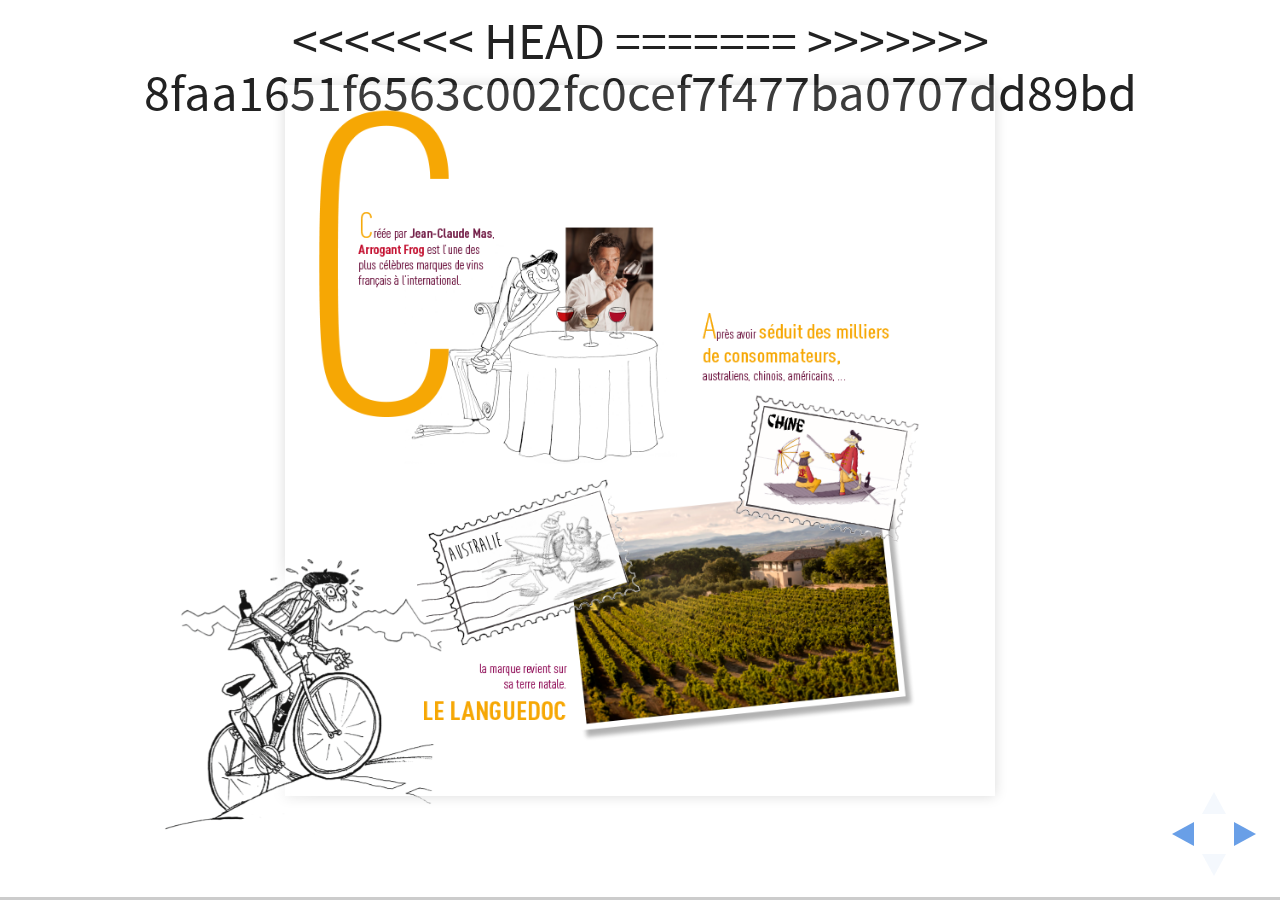
==== frog/index.html @ 2042d11d "Merge branch 'master' of https://github.com/Taenys/frogwine" ====
<!doctype html>
<html>
	<head>
		<meta charset="utf-8">
		<meta name="viewport" content="width=device-width, initial-scale=1.0, maximum-scale=1.0, user-scalable=no">

		<title>Arrogant Frog arrive à CASINO</title>

		<link rel="stylesheet" href="css/reveal.css">
		<link rel="stylesheet" href="css/theme/white.css">

		<link rel="script" href="http://cdnjs.cloudflare.com/ajax/libs/jquery/2.1.3/jquery.min.js">
		<!-- Theme used for syntax highlighting of code -->
		<link rel="stylesheet" href="lib/css/zenburn.css">
		<script
				src="https://code.jquery.com/jquery-3.2.1.js"
				integrity="sha256-DZAnKJ/6XZ9si04Hgrsxu/8s717jcIzLy3oi35EouyE="
				crossorigin="anonymous"></script>
		<!-- Printing and PDF exports -->
		<script>
			var link = document.createElement( 'link' );
			link.rel = 'stylesheet';
			link.type = 'text/css';
			link.href = window.location.search.match( /print-pdf/gi ) ? 'css/print/pdf.css' : 'css/print/paper.css';
			document.getElementsByTagName( 'head' )[0].appendChild( link );
		</script>

	</head>
	<body>

	<nav id=menu>
		<img src="img/Velo.png" alt="frog à vélo">
	</nav>


		<div class="reveal" id="reveal">
			<div class="slides">
				<section><img src="img/New%20txtt-2.png" alt="frog a table"></section>
				<section><img src="img/New%20txtt-3.png" alt="les 3 vins"></section>
				<section><img src="img/New%20txtt-5.png" alt="grenouille oenologue"></section>
				<section><img src="img/New%20txtt-6.png" alt="l'histoire"></section>
<<<<<<< HEAD
				<section data-background="img/New%20txtt-7.png"><a href="http://www.paulmas.com/"><img src="img/frog.png" alt="le domaine paul mas" class="empreintes"></a></section>
=======
				<section data-background="img/New%20txtt-7.png"><a href="about.html"><img src="img/frog.png" alt="l'histoire" class="empreintes"></a></section>
>>>>>>> 8faa1651f6563c002fc0cef7f477ba0707dd89bd
			</div>
		</div>

		<script src="lib/js/head.min.js"></script>
		<script src="js/reveal.js"></script>

		<script>
			// More info about config & dependencies:
			// - https://github.com/hakimel/reveal.js#configuration
			// - https://github.com/hakimel/reveal.js#dependencies
			Reveal.initialize({
				dependencies: [
					{ src: 'plugin/markdown/marked.js' },
					{ src: 'plugin/markdown/markdown.js' },
					{ src: 'plugin/notes/notes.js', async: true },
					{ src: 'plugin/highlight/highlight.js', async: true, callback: function() { hljs.initHighlightingOnLoad(); } }
				]
			});
		</script>
	</body>
</html>
---- frog/css/reveal.css ----
/*********************************************
 * RESET STYLES
 *********************************************/
html, body, .reveal div, .reveal span, .reveal applet, .reveal object, .reveal iframe,
.reveal h1, .reveal h2, .reveal h3, .reveal h4, .reveal h5, .reveal h6, .reveal p, .reveal blockquote, .reveal pre,
.reveal a, .reveal abbr, .reveal acronym, .reveal address, .reveal big, .reveal cite, .reveal code,
.reveal del, .reveal dfn, .reveal em, .reveal img, .reveal ins, .reveal kbd, .reveal q, .reveal s, .reveal samp,
.reveal small, .reveal strike, .reveal strong, .reveal sub, .reveal sup, .reveal tt, .reveal var,
.reveal b, .reveal u, .reveal center,
.reveal dl, .reveal dt, .reveal dd, .reveal ol, .reveal ul, .reveal li,
.reveal fieldset, .reveal form, .reveal label, .reveal legend,
.reveal table, .reveal caption, .reveal tbody, .reveal tfoot, .reveal thead, .reveal tr, .reveal th, .reveal td,
.reveal article, .reveal aside, .reveal canvas, .reveal details, .reveal embed,
.reveal figure, .reveal figcaption, .reveal footer, .reveal header, .reveal hgroup,
.reveal menu, .reveal nav, .reveal output, .reveal ruby, .reveal section, .reveal summary,
.reveal time, .reveal mark, .reveal audio, .reveal video {
  margin: 0;
  padding: 0;
  border: 0;
  font-size: 100%;
  font: inherit;
  vertical-align: baseline; }

.reveal article, .reveal aside, .reveal details, .reveal figcaption, .reveal figure,
.reveal footer, .reveal header, .reveal hgroup, .reveal menu, .reveal nav, .reveal section {
  display: block; }

/*********************************************
 * GLOBAL STYLES
 *********************************************/
@font-face {
  font-family: "DINPro";
  src: url("../fonts/DINPro.otf");
}

html,
body {
  width: 100%;
  height: 100%;
  overflow: hidden; }

body {
  position: relative;
  line-height: 1;
  background-color: #fff;
  color: #000;
  font-family: "DINPro", sans-serif;
}
#header {
  font-family: "DINPro", sans-serif;
}
div#header img {
  height: 30vh;
}
#menu {
  position: fixed;
  left: 10%;
  bottom: 0;
  margin-top: -2.5em;
  padding: 15px;
  z-index: 2;
}
#menu img {
  height:40vh;
}
.empreintes {
  height: 12vh;
  position: fixed;
  top: 450px;
  left: 350px;
  z-index: 3;
}
@media screen and (max-width: 320px)
{
  .empreintes{
    position: inherit;
  }
}{

}
@-webkit-keyframes ani-mouse {
  0% {
    opacity: 1;
    top: 29%;
  }
  15% {
    opacity: 1;
    top: 50%;
  }
  50% {
    opacity: 0;
    top: 50%;
  }
  100% {
    opacity: 0;
    top: 29%;
  }
}
@-moz-keyframes ani-mouse {
  0% {
    opacity: 1;
    top: 29%;
  }
  15% {
    opacity: 1;
    top: 50%;
  }
  50% {
    opacity: 0;
    top: 50%;
  }
  100% {
    opacity: 0;
    top: 29%;
  }
}
@keyframes ani-mouse {
  0% {
    opacity: 1;
    top: 29%;
  }
  15% {
    opacity: 1;
    top: 50%;
  }
  50% {
    opacity: 0;
    top: 50%;
  }
  100% {
    opacity: 0;
    top: 29%;
  }
}
.scroll-btn {
  display: block;
  position: absolute;
  left: 0;
  right: 0;
  text-align: center;
}
.scroll-btn > * {
  display: inline-block;
  line-height: 18px;
  font-size: 13px;
  font-weight: normal;
  color: #7f8c8d;
  color: black;
  font-family: "DINPro", sans-serif;
  letter-spacing: 2px;
}
.scroll-btn > *:hover,
.scroll-btn > *:focus,
.scroll-btn > *.active {
  color: black;
}
.scroll-btn > *:hover,
.scroll-btn > *:focus,
.scroll-btn > *:active,
.scroll-btn > *.active {
  opacity: 0.8;
  filter: alpha(opacity=80);
}
.scroll-btn .mouse {
  position: relative;
  display: block;
  width: 35px;
  height: 55px;
  margin: 0 auto 20px;
  -webkit-box-sizing: border-box;
  -moz-box-sizing: border-box;
  box-sizing: border-box;
  border: 3px solid black;
  border-radius: 23px;
}
.scroll-btn .mouse > * {
  position: absolute;
  display: block;
  top: 29%;
  left: 50%;
  width: 8px;
  height: 8px;
  margin: -4px 0 0 -4px;
  background: black;
  border-radius: 50%;
  -webkit-animation: ani-mouse 2.5s linear infinite;
  -moz-animation: ani-mouse 2.5s linear infinite;
  animation: ani-mouse 2.5s linear infinite;
}

/*********************************************
 * VIEW FRAGMENTS
 *********************************************/
.reveal .slides section .fragment {
  opacity: 0;
  visibility: hidden;
  -webkit-transition: all .2s ease;
          transition: all .2s ease; }
  .reveal .slides section .fragment.visible {
    opacity: 1;
    visibility: inherit; }

.reveal .slides section .fragment.grow {
  opacity: 1;
  visibility: inherit; }
  .reveal .slides section .fragment.grow.visible {
    -webkit-transform: scale(1.3);
            transform: scale(1.3); }

.reveal .slides section .fragment.shrink {
  opacity: 1;
  visibility: inherit; }
  .reveal .slides section .fragment.shrink.visible {
    -webkit-transform: scale(0.7);
            transform: scale(0.7); }

.reveal .slides section .fragment.zoom-in {
  -webkit-transform: scale(0.1);
          transform: scale(0.1); }
  .reveal .slides section .fragment.zoom-in.visible {
    -webkit-transform: none;
            transform: none; }

.reveal .slides section .fragment.fade-out {
  opacity: 1;
  visibility: inherit; }
  .reveal .slides section .fragment.fade-out.visible {
    opacity: 0;
    visibility: hidden; }

.reveal .slides section .fragment.semi-fade-out {
  opacity: 1;
  visibility: inherit; }
  .reveal .slides section .fragment.semi-fade-out.visible {
    opacity: 0.5;
    visibility: inherit; }

.reveal .slides section .fragment.strike {
  opacity: 1;
  visibility: inherit; }
  .reveal .slides section .fragment.strike.visible {
    text-decoration: line-through; }

.reveal .slides section .fragment.fade-up {
  -webkit-transform: translate(0, 20%);
          transform: translate(0, 20%); }
  .reveal .slides section .fragment.fade-up.visible {
    -webkit-transform: translate(0, 0);
            transform: translate(0, 0); }

.reveal .slides section .fragment.fade-down {
  -webkit-transform: translate(0, -20%);
          transform: translate(0, -20%); }
  .reveal .slides section .fragment.fade-down.visible {
    -webkit-transform: translate(0, 0);
            transform: translate(0, 0); }

.reveal .slides section .fragment.fade-right {
  -webkit-transform: translate(-20%, 0);
          transform: translate(-20%, 0); }
  .reveal .slides section .fragment.fade-right.visible {
    -webkit-transform: translate(0, 0);
            transform: translate(0, 0); }

.reveal .slides section .fragment.fade-left {
  -webkit-transform: translate(20%, 0);
          transform: translate(20%, 0); }
  .reveal .slides section .fragment.fade-left.visible {
    -webkit-transform: translate(0, 0);
            transform: translate(0, 0); }

.reveal .slides section .fragment.current-visible {
  opacity: 0;
  visibility: hidden; }
  .reveal .slides section .fragment.current-visible.current-fragment {
    opacity: 1;
    visibility: inherit; }

.reveal .slides section .fragment.highlight-red,
.reveal .slides section .fragment.highlight-current-red,
.reveal .slides section .fragment.highlight-green,
.reveal .slides section .fragment.highlight-current-green,
.reveal .slides section .fragment.highlight-blue,
.reveal .slides section .fragment.highlight-current-blue {
  opacity: 1;
  visibility: inherit; }

.reveal .slides section .fragment.highlight-red.visible {
  color: #ff2c2d; }

.reveal .slides section .fragment.highlight-green.visible {
  color: #17ff2e; }

.reveal .slides section .fragment.highlight-blue.visible {
  color: #1b91ff; }

.reveal .slides section .fragment.highlight-current-red.current-fragment {
  color: #ff2c2d; }

.reveal .slides section .fragment.highlight-current-green.current-fragment {
  color: #17ff2e; }

.reveal .slides section .fragment.highlight-current-blue.current-fragment {
  color: #1b91ff; }

/*********************************************
 * DEFAULT ELEMENT STYLES
 *********************************************/
/* Fixes issue in Chrome where italic fonts did not appear when printing to PDF */
.reveal:after {
  content: '';
  font-style: italic; }

.reveal iframe {
  z-index: 1; }

/** Prevents layering issues in certain browser/transition combinations */
.reveal a {
  position: relative; }

.reveal .stretch {
  max-width: none;
  max-height: none; }

.reveal pre.stretch code {
  height: 100%;
  max-height: 100%;
  box-sizing: border-box; }

/*********************************************
 * CONTROLS
 *********************************************/
.reveal .controls {
  display: none;
  position: fixed;
  width: 110px;
  height: 110px;
  z-index: 30;
  right: 10px;
  bottom: 10px;
  -webkit-user-select: none; }

.reveal .controls button {
  padding: 0;
  position: absolute;
  opacity: 0.05;
  width: 0;
  height: 0;
  background-color: transparent;
  border: 12px solid transparent;
  -webkit-transform: scale(0.9999);
          transform: scale(0.9999);
  -webkit-transition: all 0.2s ease;
          transition: all 0.2s ease;
  -webkit-appearance: none;
  -webkit-tap-highlight-color: transparent; }

.reveal .controls .enabled {
  opacity: 0.7;
  cursor: pointer; }

.reveal .controls .enabled:active {
  margin-top: 1px; }

.reveal .controls .navigate-left {
  top: 42px;
  border-right-width: 22px;
  border-right-color: #000; }

.reveal .controls .navigate-left.fragmented {
  opacity: 0.3; }

.reveal .controls .navigate-right {
  left: 74px;
  top: 42px;
  border-left-width: 22px;
  border-left-color: #000; }

.reveal .controls .navigate-right.fragmented {
  opacity: 0.3; }

.reveal .controls .navigate-up {
  left: 42px;
  border-bottom-width: 22px;
  border-bottom-color: #000; }

.reveal .controls .navigate-up.fragmented {
  opacity: 0.3; }

.reveal .controls .navigate-down {
  left: 42px;
  top: 74px;
  border-top-width: 22px;
  border-top-color: #000; }

.reveal .controls .navigate-down.fragmented {
  opacity: 0.3; }

/*********************************************
 * PROGRESS BAR
 *********************************************/
.reveal .progress {
  position: fixed;
  display: none;
  height: 3px;
  width: 100%;
  bottom: 0;
  left: 0;
  z-index: 10;
  background-color: rgba(0, 0, 0, 0.2); }

.reveal .progress:after {
  content: '';
  display: block;
  position: absolute;
  height: 20px;
  width: 100%;
  top: -20px; }

.reveal .progress span {
  display: block;
  height: 100%;
  width: 0px;
  background-color: #000;
  -webkit-transition: width 800ms cubic-bezier(0.26, 0.86, 0.44, 0.985);
          transition: width 800ms cubic-bezier(0.26, 0.86, 0.44, 0.985); }

/*********************************************
 * SLIDE NUMBER
 *********************************************/
.reveal .slide-number {
  position: fixed;
  display: block;
  right: 8px;
  bottom: 8px;
  z-index: 31;
  font-family: "DINPro", sans-serif;
  font-size: 12px;
  line-height: 1;
  color: #fff;
  background-color: rgba(0, 0, 0, 0.4);
  padding: 5px; }

.reveal .slide-number-delimiter {
  margin: 0 3px; }

/*********************************************
 * SLIDES
 *********************************************/
.reveal {
  position: relative;
  width: 100%;
  height: 100%;
  overflow: hidden;
  -ms-touch-action: none;
      touch-action: none; }

.reveal .slides {
  position: absolute;
  width: 100%;
  height: 100%;
  top: 0;
  right: 0;
  bottom: 0;
  left: 0;
  margin: auto;
  pointer-events: none;
  overflow: visible;
  z-index: 1;
  text-align: center;
  -webkit-perspective: 600px;
          perspective: 600px;
  -webkit-perspective-origin: 50% 40%;
          perspective-origin: 50% 40%; }

.reveal .slides > section {
  -ms-perspective: 600px; }

.reveal .slides > section,
.reveal .slides > section > section {
  display: none;
  position: absolute;
  width: 100%;
  padding: 20px 0px;
  pointer-events: auto;
  z-index: 10;
  -webkit-transform-style: flat;
          transform-style: flat;
  -webkit-transition: -webkit-transform-origin 800ms cubic-bezier(0.26, 0.86, 0.44, 0.985), -webkit-transform 800ms cubic-bezier(0.26, 0.86, 0.44, 0.985), visibility 800ms cubic-bezier(0.26, 0.86, 0.44, 0.985), opacity 800ms cubic-bezier(0.26, 0.86, 0.44, 0.985);
          transition: transform-origin 800ms cubic-bezier(0.26, 0.86, 0.44, 0.985), transform 800ms cubic-bezier(0.26, 0.86, 0.44, 0.985), visibility 800ms cubic-bezier(0.26, 0.86, 0.44, 0.985), opacity 800ms cubic-bezier(0.26, 0.86, 0.44, 0.985); }

/* Global transition speed settings */
.reveal[data-transition-speed="fast"] .slides section {
  -webkit-transition-duration: 400ms;
          transition-duration: 400ms; }

.reveal[data-transition-speed="slow"] .slides section {
  -webkit-transition-duration: 1200ms;
          transition-duration: 1200ms; }

/* Slide-specific transition speed overrides */
.reveal .slides section[data-transition-speed="fast"] {
  -webkit-transition-duration: 400ms;
          transition-duration: 400ms; }

.reveal .slides section[data-transition-speed="slow"] {
  -webkit-transition-duration: 1200ms;
          transition-duration: 1200ms; }

.reveal .slides > section.stack {
  padding-top: 0;
  padding-bottom: 0; }

.reveal .slides > section.present,
.reveal .slides > section > section.present {
  display: block;
  z-index: 11;
  opacity: 1; }

.reveal .slides > section:empty,
.reveal .slides > section > section:empty,
.reveal .slides > section[data-background-interactive],
.reveal .slides > section > section[data-background-interactive] {
  pointer-events: none; }

.reveal.center,
.reveal.center .slides,
.reveal.center .slides section {
  min-height: 0 !important; }

/* Don't allow interaction with invisible slides */
.reveal .slides > section.future,
.reveal .slides > section > section.future,
.reveal .slides > section.past,
.reveal .slides > section > section.past {
  pointer-events: none; }

.reveal.overview .slides > section,
.reveal.overview .slides > section > section {
  pointer-events: auto; }

.reveal .slides > section.past,
.reveal .slides > section.future,
.reveal .slides > section > section.past,
.reveal .slides > section > section.future {
  opacity: 0; }

/*********************************************
 * Mixins for readability of transitions
 *********************************************/
/*********************************************
 * SLIDE TRANSITION
 * Aliased 'linear' for backwards compatibility
 *********************************************/
.reveal.slide section {
  -webkit-backface-visibility: hidden;
          backface-visibility: hidden; }

.reveal .slides > section[data-transition=slide].past,
.reveal .slides > section[data-transition~=slide-out].past,
.reveal.slide .slides > section:not([data-transition]).past {
  -webkit-transform: translate(-150%, 0);
          transform: translate(-150%, 0); }

.reveal .slides > section[data-transition=slide].future,
.reveal .slides > section[data-transition~=slide-in].future,
.reveal.slide .slides > section:not([data-transition]).future {
  -webkit-transform: translate(150%, 0);
          transform: translate(150%, 0); }

.reveal .slides > section > section[data-transition=slide].past,
.reveal .slides > section > section[data-transition~=slide-out].past,
.reveal.slide .slides > section > section:not([data-transition]).past {
  -webkit-transform: translate(0, -150%);
          transform: translate(0, -150%); }

.reveal .slides > section > section[data-transition=slide].future,
.reveal .slides > section > section[data-transition~=slide-in].future,
.reveal.slide .slides > section > section:not([data-transition]).future {
  -webkit-transform: translate(0, 150%);
          transform: translate(0, 150%); }

.reveal.linear section {
  -webkit-backface-visibility: hidden;
          backface-visibility: hidden; }

.reveal .slides > section[data-transition=linear].past,
.reveal .slides > section[data-transition~=linear-out].past,
.reveal.linear .slides > section:not([data-transition]).past {
  -webkit-transform: translate(-150%, 0);
          transform: translate(-150%, 0); }

.reveal .slides > section[data-transition=linear].future,
.reveal .slides > section[data-transition~=linear-in].future,
.reveal.linear .slides > section:not([data-transition]).future {
  -webkit-transform: translate(150%, 0);
          transform: translate(150%, 0); }

.reveal .slides > section > section[data-transition=linear].past,
.reveal .slides > section > section[data-transition~=linear-out].past,
.reveal.linear .slides > section > section:not([data-transition]).past {
  -webkit-transform: translate(0, -150%);
          transform: translate(0, -150%); }

.reveal .slides > section > section[data-transition=linear].future,
.reveal .slides > section > section[data-transition~=linear-in].future,
.reveal.linear .slides > section > section:not([data-transition]).future {
  -webkit-transform: translate(0, 150%);
          transform: translate(0, 150%); }

/*********************************************
 * CONVEX TRANSITION
 * Aliased 'default' for backwards compatibility
 *********************************************/
.reveal .slides section[data-transition=default].stack,
.reveal.default .slides section.stack {
  -webkit-transform-style: preserve-3d;
          transform-style: preserve-3d; }

.reveal .slides > section[data-transition=default].past,
.reveal .slides > section[data-transition~=default-out].past,
.reveal.default .slides > section:not([data-transition]).past {
  -webkit-transform: translate3d(-100%, 0, 0) rotateY(-90deg) translate3d(-100%, 0, 0);
          transform: translate3d(-100%, 0, 0) rotateY(-90deg) translate3d(-100%, 0, 0); }

.reveal .slides > section[data-transition=default].future,
.reveal .slides > section[data-transition~=default-in].future,
.reveal.default .slides > section:not([data-transition]).future {
  -webkit-transform: translate3d(100%, 0, 0) rotateY(90deg) translate3d(100%, 0, 0);
          transform: translate3d(100%, 0, 0) rotateY(90deg) translate3d(100%, 0, 0); }

.reveal .slides > section > section[data-transition=default].past,
.reveal .slides > section > section[data-transition~=default-out].past,
.reveal.default .slides > section > section:not([data-transition]).past {
  -webkit-transform: translate3d(0, -300px, 0) rotateX(70deg) translate3d(0, -300px, 0);
          transform: translate3d(0, -300px, 0) rotateX(70deg) translate3d(0, -300px, 0); }

.reveal .slides > section > section[data-transition=default].future,
.reveal .slides > section > section[data-transition~=default-in].future,
.reveal.default .slides > section > section:not([data-transition]).future {
  -webkit-transform: translate3d(0, 300px, 0) rotateX(-70deg) translate3d(0, 300px, 0);
          transform: translate3d(0, 300px, 0) rotateX(-70deg) translate3d(0, 300px, 0); }

.reveal .slides section[data-transition=convex].stack,
.reveal.convex .slides section.stack {
  -webkit-transform-style: preserve-3d;
          transform-style: preserve-3d; }

.reveal .slides > section[data-transition=convex].past,
.reveal .slides > section[data-transition~=convex-out].past,
.reveal.convex .slides > section:not([data-transition]).past {
  -webkit-transform: translate3d(-100%, 0, 0) rotateY(-90deg) translate3d(-100%, 0, 0);
          transform: translate3d(-100%, 0, 0) rotateY(-90deg) translate3d(-100%, 0, 0); }

.reveal .slides > section[data-transition=convex].future,
.reveal .slides > section[data-transition~=convex-in].future,
.reveal.convex .slides > section:not([data-transition]).future {
  -webkit-transform: translate3d(100%, 0, 0) rotateY(90deg) translate3d(100%, 0, 0);
          transform: translate3d(100%, 0, 0) rotateY(90deg) translate3d(100%, 0, 0); }

.reveal .slides > section > section[data-transition=convex].past,
.reveal .slides > section > section[data-transition~=convex-out].past,
.reveal.convex .slides > section > section:not([data-transition]).past {
  -webkit-transform: translate3d(0, -300px, 0) rotateX(70deg) translate3d(0, -300px, 0);
          transform: translate3d(0, -300px, 0) rotateX(70deg) translate3d(0, -300px, 0); }

.reveal .slides > section > section[data-transition=convex].future,
.reveal .slides > section > section[data-transition~=convex-in].future,
.reveal.convex .slides > section > section:not([data-transition]).future {
  -webkit-transform: translate3d(0, 300px, 0) rotateX(-70deg) translate3d(0, 300px, 0);
          transform: translate3d(0, 300px, 0) rotateX(-70deg) translate3d(0, 300px, 0); }

/*********************************************
 * CONCAVE TRANSITION
 *********************************************/
.reveal .slides section[data-transition=concave].stack,
.reveal.concave .slides section.stack {
  -webkit-transform-style: preserve-3d;
          transform-style: preserve-3d; }

.reveal .slides > section[data-transition=concave].past,
.reveal .slides > section[data-transition~=concave-out].past,
.reveal.concave .slides > section:not([data-transition]).past {
  -webkit-transform: translate3d(-100%, 0, 0) rotateY(90deg) translate3d(-100%, 0, 0);
          transform: translate3d(-100%, 0, 0) rotateY(90deg) translate3d(-100%, 0, 0); }

.reveal .slides > section[data-transition=concave].future,
.reveal .slides > section[data-transition~=concave-in].future,
.reveal.concave .slides > section:not([data-transition]).future {
  -webkit-transform: translate3d(100%, 0, 0) rotateY(-90deg) translate3d(100%, 0, 0);
          transform: translate3d(100%, 0, 0) rotateY(-90deg) translate3d(100%, 0, 0); }

.reveal .slides > section > section[data-transition=concave].past,
.reveal .slides > section > section[data-transition~=concave-out].past,
.reveal.concave .slides > section > section:not([data-transition]).past {
  -webkit-transform: translate3d(0, -80%, 0) rotateX(-70deg) translate3d(0, -80%, 0);
          transform: translate3d(0, -80%, 0) rotateX(-70deg) translate3d(0, -80%, 0); }

.reveal .slides > section > section[data-transition=concave].future,
.reveal .slides > section > section[data-transition~=concave-in].future,
.reveal.concave .slides > section > section:not([data-transition]).future {
  -webkit-transform: translate3d(0, 80%, 0) rotateX(70deg) translate3d(0, 80%, 0);
          transform: translate3d(0, 80%, 0) rotateX(70deg) translate3d(0, 80%, 0); }

/*********************************************
 * ZOOM TRANSITION
 *********************************************/
.reveal .slides section[data-transition=zoom],
.reveal.zoom .slides section:not([data-transition]) {
  -webkit-transition-timing-function: ease;
          transition-timing-function: ease; }

.reveal .slides > section[data-transition=zoom].past,
.reveal .slides > section[data-transition~=zoom-out].past,
.reveal.zoom .slides > section:not([data-transition]).past {
  visibility: hidden;
  -webkit-transform: scale(16);
          transform: scale(16); }

.reveal .slides > section[data-transition=zoom].future,
.reveal .slides > section[data-transition~=zoom-in].future,
.reveal.zoom .slides > section:not([data-transition]).future {
  visibility: hidden;
  -webkit-transform: scale(0.2);
          transform: scale(0.2); }

.reveal .slides > section > section[data-transition=zoom].past,
.reveal .slides > section > section[data-transition~=zoom-out].past,
.reveal.zoom .slides > section > section:not([data-transition]).past {
  -webkit-transform: translate(0, -150%);
          transform: translate(0, -150%); }

.reveal .slides > section > section[data-transition=zoom].future,
.reveal .slides > section > section[data-transition~=zoom-in].future,
.reveal.zoom .slides > section > section:not([data-transition]).future {
  -webkit-transform: translate(0, 150%);
          transform: translate(0, 150%); }

/*********************************************
 * CUBE TRANSITION
 *
 * WARNING:
 * this is deprecated and will be removed in a
 * future version.
 *********************************************/
.reveal.cube .slides {
  -webkit-perspective: 1300px;
          perspective: 1300px; }

.reveal.cube .slides section {
  padding: 30px;
  min-height: 700px;
  -webkit-backface-visibility: hidden;
          backface-visibility: hidden;
  box-sizing: border-box;
  -webkit-transform-style: preserve-3d;
          transform-style: preserve-3d; }

.reveal.center.cube .slides section {
  min-height: 0; }

.reveal.cube .slides section:not(.stack):before {
  content: '';
  position: absolute;
  display: block;
  width: 100%;
  height: 100%;
  left: 0;
  top: 0;
  background: rgba(0, 0, 0, 0.1);
  border-radius: 4px;
  -webkit-transform: translateZ(-20px);
          transform: translateZ(-20px); }

.reveal.cube .slides section:not(.stack):after {
  content: '';
  position: absolute;
  display: block;
  width: 90%;
  height: 30px;
  left: 5%;
  bottom: 0;
  background: none;
  z-index: 1;
  border-radius: 4px;
  box-shadow: 0px 95px 25px rgba(0, 0, 0, 0.2);
  -webkit-transform: translateZ(-90px) rotateX(65deg);
          transform: translateZ(-90px) rotateX(65deg); }

.reveal.cube .slides > section.stack {
  padding: 0;
  background: none; }

.reveal.cube .slides > section.past {
  -webkit-transform-origin: 100% 0%;
          transform-origin: 100% 0%;
  -webkit-transform: translate3d(-100%, 0, 0) rotateY(-90deg);
          transform: translate3d(-100%, 0, 0) rotateY(-90deg); }

.reveal.cube .slides > section.future {
  -webkit-transform-origin: 0% 0%;
          transform-origin: 0% 0%;
  -webkit-transform: translate3d(100%, 0, 0) rotateY(90deg);
          transform: translate3d(100%, 0, 0) rotateY(90deg); }

.reveal.cube .slides > section > section.past {
  -webkit-transform-origin: 0% 100%;
          transform-origin: 0% 100%;
  -webkit-transform: translate3d(0, -100%, 0) rotateX(90deg);
          transform: translate3d(0, -100%, 0) rotateX(90deg); }

.reveal.cube .slides > section > section.future {
  -webkit-transform-origin: 0% 0%;
          transform-origin: 0% 0%;
  -webkit-transform: translate3d(0, 100%, 0) rotateX(-90deg);
          transform: translate3d(0, 100%, 0) rotateX(-90deg); }

/*********************************************
 * PAGE TRANSITION
 *
 * WARNING:
 * this is deprecated and will be removed in a
 * future version.
 *********************************************/
.reveal.page .slides {
  -webkit-perspective-origin: 0% 50%;
          perspective-origin: 0% 50%;
  -webkit-perspective: 3000px;
          perspective: 3000px; }

.reveal.page .slides section {
  padding: 30px;
  min-height: 700px;
  box-sizing: border-box;
  -webkit-transform-style: preserve-3d;
          transform-style: preserve-3d; }

.reveal.page .slides section.past {
  z-index: 12; }

.reveal.page .slides section:not(.stack):before {
  content: '';
  position: absolute;
  display: block;
  width: 100%;
  height: 100%;
  left: 0;
  top: 0;
  background: rgba(0, 0, 0, 0.1);
  -webkit-transform: translateZ(-20px);
          transform: translateZ(-20px); }

.reveal.page .slides section:not(.stack):after {
  content: '';
  position: absolute;
  display: block;
  width: 90%;
  height: 30px;
  left: 5%;
  bottom: 0;
  background: none;
  z-index: 1;
  border-radius: 4px;
  box-shadow: 0px 95px 25px rgba(0, 0, 0, 0.2);
  -webkit-transform: translateZ(-90px) rotateX(65deg); }

.reveal.page .slides > section.stack {
  padding: 0;
  background: none; }

.reveal.page .slides > section.past {
  -webkit-transform-origin: 0% 0%;
          transform-origin: 0% 0%;
  -webkit-transform: translate3d(-40%, 0, 0) rotateY(-80deg);
          transform: translate3d(-40%, 0, 0) rotateY(-80deg); }

.reveal.page .slides > section.future {
  -webkit-transform-origin: 100% 0%;
          transform-origin: 100% 0%;
  -webkit-transform: translate3d(0, 0, 0);
          transform: translate3d(0, 0, 0); }

.reveal.page .slides > section > section.past {
  -webkit-transform-origin: 0% 0%;
          transform-origin: 0% 0%;
  -webkit-transform: translate3d(0, -40%, 0) rotateX(80deg);
          transform: translate3d(0, -40%, 0) rotateX(80deg); }

.reveal.page .slides > section > section.future {
  -webkit-transform-origin: 0% 100%;
          transform-origin: 0% 100%;
  -webkit-transform: translate3d(0, 0, 0);
          transform: translate3d(0, 0, 0); }

/*********************************************
 * FADE TRANSITION
 *********************************************/
.reveal .slides section[data-transition=fade],
.reveal.fade .slides section:not([data-transition]),
.reveal.fade .slides > section > section:not([data-transition]) {
  -webkit-transform: none;
          transform: none;
  -webkit-transition: opacity 0.5s;
          transition: opacity 0.5s; }

.reveal.fade.overview .slides section,
.reveal.fade.overview .slides > section > section {
  -webkit-transition: none;
          transition: none; }

/*********************************************
 * NO TRANSITION
 *********************************************/
.reveal .slides section[data-transition=none],
.reveal.none .slides section:not([data-transition]) {
  -webkit-transform: none;
          transform: none;
  -webkit-transition: none;
          transition: none; }

/*********************************************
 * PAUSED MODE
 *********************************************/
.reveal .pause-overlay {
  position: absolute;
  top: 0;
  left: 0;
  width: 100%;
  height: 100%;
  background: black;
  visibility: hidden;
  opacity: 0;
  z-index: 100;
  -webkit-transition: all 1s ease;
          transition: all 1s ease; }

.reveal.paused .pause-overlay {
  visibility: visible;
  opacity: 1; }

/*********************************************
 * FALLBACK
 *********************************************/
.no-transforms {
  overflow-y: auto; }

.no-transforms .reveal .slides {
  position: relative;
  width: 80%;
  height: auto !important;
  top: 0;
  left: 50%;
  margin: 0;
  text-align: center; }

.no-transforms .reveal .controls,
.no-transforms .reveal .progress {
  display: none !important; }

.no-transforms .reveal .slides section {
  display: block !important;
  opacity: 1 !important;
  position: relative !important;
  height: auto;
  min-height: 0;
  top: 0;
  left: -50%;
  margin: 70px 0;
  -webkit-transform: none;
          transform: none; }

.no-transforms .reveal .slides section section {
  left: 0; }

.reveal .no-transition,
.reveal .no-transition * {
  -webkit-transition: none !important;
          transition: none !important; }

/*********************************************
 * PER-SLIDE BACKGROUNDS
 *********************************************/
.reveal .backgrounds {
  position: absolute;
  width: 100%;
  height: 100%;
  top: 0;
  left: 0;
  -webkit-perspective: 600px;
          perspective: 600px; }

.reveal .slide-background {
  display: none;
  position: absolute;
  width: 100%;
  height: 100%;
  opacity: 0;
  visibility: hidden;
  overflow: hidden;
  background-color: transparent;
  background-position: 50% 50%;
  background-repeat: no-repeat;
  background-size: cover;
  -webkit-transition: all 800ms cubic-bezier(0.26, 0.86, 0.44, 0.985);
          transition: all 800ms cubic-bezier(0.26, 0.86, 0.44, 0.985); }

.reveal .slide-background.stack {
  display: block; }

.reveal .slide-background.present {
  opacity: 1;
  visibility: visible;
  z-index: 2; }

.print-pdf .reveal .slide-background {
  opacity: 1 !important;
  visibility: visible !important; }

/* Video backgrounds */
.reveal .slide-background video {
  position: absolute;
  width: 100%;
  height: 100%;
  max-width: none;
  max-height: none;
  top: 0;
  left: 0;
  -o-object-fit: cover;
     object-fit: cover; }

.reveal .slide-background[data-background-size="contain"] video {
  -o-object-fit: contain;
     object-fit: contain; }

/* Immediate transition style */
.reveal[data-background-transition=none] > .backgrounds .slide-background,
.reveal > .backgrounds .slide-background[data-background-transition=none] {
  -webkit-transition: none;
          transition: none; }

/* Slide */
.reveal[data-background-transition=slide] > .backgrounds .slide-background,
.reveal > .backgrounds .slide-background[data-background-transition=slide] {
  opacity: 1;
  -webkit-backface-visibility: hidden;
          backface-visibility: hidden; }

.reveal[data-background-transition=slide] > .backgrounds .slide-background.past,
.reveal > .backgrounds .slide-background.past[data-background-transition=slide] {
  -webkit-transform: translate(-100%, 0);
          transform: translate(-100%, 0); }

.reveal[data-background-transition=slide] > .backgrounds .slide-background.future,
.reveal > .backgrounds .slide-background.future[data-background-transition=slide] {
  -webkit-transform: translate(100%, 0);
          transform: translate(100%, 0); }

.reveal[data-background-transition=slide] > .backgrounds .slide-background > .slide-background.past,
.reveal > .backgrounds .slide-background > .slide-background.past[data-background-transition=slide] {
  -webkit-transform: translate(0, -100%);
          transform: translate(0, -100%); }

.reveal[data-background-transition=slide] > .backgrounds .slide-background > .slide-background.future,
.reveal > .backgrounds .slide-background > .slide-background.future[data-background-transition=slide] {
  -webkit-transform: translate(0, 100%);
          transform: translate(0, 100%); }

/* Convex */
.reveal[data-background-transition=convex] > .backgrounds .slide-background.past,
.reveal > .backgrounds .slide-background.past[data-background-transition=convex] {
  opacity: 0;
  -webkit-transform: translate3d(-100%, 0, 0) rotateY(-90deg) translate3d(-100%, 0, 0);
          transform: translate3d(-100%, 0, 0) rotateY(-90deg) translate3d(-100%, 0, 0); }

.reveal[data-background-transition=convex] > .backgrounds .slide-background.future,
.reveal > .backgrounds .slide-background.future[data-background-transition=convex] {
  opacity: 0;
  -webkit-transform: translate3d(100%, 0, 0) rotateY(90deg) translate3d(100%, 0, 0);
          transform: translate3d(100%, 0, 0) rotateY(90deg) translate3d(100%, 0, 0); }

.reveal[data-background-transition=convex] > .backgrounds .slide-background > .slide-background.past,
.reveal > .backgrounds .slide-background > .slide-background.past[data-background-transition=convex] {
  opacity: 0;
  -webkit-transform: translate3d(0, -100%, 0) rotateX(90deg) translate3d(0, -100%, 0);
          transform: translate3d(0, -100%, 0) rotateX(90deg) translate3d(0, -100%, 0); }

.reveal[data-background-transition=convex] > .backgrounds .slide-background > .slide-background.future,
.reveal > .backgrounds .slide-background > .slide-background.future[data-background-transition=convex] {
  opacity: 0;
  -webkit-transform: translate3d(0, 100%, 0) rotateX(-90deg) translate3d(0, 100%, 0);
          transform: translate3d(0, 100%, 0) rotateX(-90deg) translate3d(0, 100%, 0); }

/* Concave */
.reveal[data-background-transition=concave] > .backgrounds .slide-background.past,
.reveal > .backgrounds .slide-background.past[data-background-transition=concave] {
  opacity: 0;
  -webkit-transform: translate3d(-100%, 0, 0) rotateY(90deg) translate3d(-100%, 0, 0);
          transform: translate3d(-100%, 0, 0) rotateY(90deg) translate3d(-100%, 0, 0); }

.reveal[data-background-transition=concave] > .backgrounds .slide-background.future,
.reveal > .backgrounds .slide-background.future[data-background-transition=concave] {
  opacity: 0;
  -webkit-transform: translate3d(100%, 0, 0) rotateY(-90deg) translate3d(100%, 0, 0);
          transform: translate3d(100%, 0, 0) rotateY(-90deg) translate3d(100%, 0, 0); }

.reveal[data-background-transition=concave] > .backgrounds .slide-background > .slide-background.past,
.reveal > .backgrounds .slide-background > .slide-background.past[data-background-transition=concave] {
  opacity: 0;
  -webkit-transform: translate3d(0, -100%, 0) rotateX(-90deg) translate3d(0, -100%, 0);
          transform: translate3d(0, -100%, 0) rotateX(-90deg) translate3d(0, -100%, 0); }

.reveal[data-background-transition=concave] > .backgrounds .slide-background > .slide-background.future,
.reveal > .backgrounds .slide-background > .slide-background.future[data-background-transition=concave] {
  opacity: 0;
  -webkit-transform: translate3d(0, 100%, 0) rotateX(90deg) translate3d(0, 100%, 0);
          transform: translate3d(0, 100%, 0) rotateX(90deg) translate3d(0, 100%, 0); }

/* Zoom */
.reveal[data-background-transition=zoom] > .backgrounds .slide-background,
.reveal > .backgrounds .slide-background[data-background-transition=zoom] {
  -webkit-transition-timing-function: ease;
          transition-timing-function: ease; }

.reveal[data-background-transition=zoom] > .backgrounds .slide-background.past,
.reveal > .backgrounds .slide-background.past[data-background-transition=zoom] {
  opacity: 0;
  visibility: hidden;
  -webkit-transform: scale(16);
          transform: scale(16); }

.reveal[data-background-transition=zoom] > .backgrounds .slide-background.future,
.reveal > .backgrounds .slide-background.future[data-background-transition=zoom] {
  opacity: 0;
  visibility: hidden;
  -webkit-transform: scale(0.2);
          transform: scale(0.2); }

.reveal[data-background-transition=zoom] > .backgrounds .slide-background > .slide-background.past,
.reveal > .backgrounds .slide-background > .slide-background.past[data-background-transition=zoom] {
  opacity: 0;
  visibility: hidden;
  -webkit-transform: scale(16);
          transform: scale(16); }

.reveal[data-background-transition=zoom] > .backgrounds .slide-background > .slide-background.future,
.reveal > .backgrounds .slide-background > .slide-background.future[data-background-transition=zoom] {
  opacity: 0;
  visibility: hidden;
  -webkit-transform: scale(0.2);
          transform: scale(0.2); }

/* Global transition speed settings */
.reveal[data-transition-speed="fast"] > .backgrounds .slide-background {
  -webkit-transition-duration: 400ms;
          transition-duration: 400ms; }

.reveal[data-transition-speed="slow"] > .backgrounds .slide-background {
  -webkit-transition-duration: 1200ms;
          transition-duration: 1200ms; }

/*********************************************
 * OVERVIEW
 *********************************************/
.reveal.overview {
  -webkit-perspective-origin: 50% 50%;
          perspective-origin: 50% 50%;
  -webkit-perspective: 700px;
          perspective: 700px; }
  .reveal.overview .slides {
    -moz-transform-style: preserve-3d; }
  .reveal.overview .slides section {
    height: 100%;
    top: 0 !important;
    opacity: 1 !important;
    overflow: hidden;
    visibility: visible !important;
    cursor: pointer;
    box-sizing: border-box; }
  .reveal.overview .slides section:hover,
  .reveal.overview .slides section.present {
    outline: 10px solid rgba(150, 150, 150, 0.4);
    outline-offset: 10px; }
  .reveal.overview .slides section .fragment {
    opacity: 1;
    -webkit-transition: none;
            transition: none; }
  .reveal.overview .slides section:after,
  .reveal.overview .slides section:before {
    display: none !important; }
  .reveal.overview .slides > section.stack {
    padding: 0;
    top: 0 !important;
    background: none;
    outline: none;
    overflow: visible; }
  .reveal.overview .backgrounds {
    -webkit-perspective: inherit;
            perspective: inherit;
    -moz-transform-style: preserve-3d; }
  .reveal.overview .backgrounds .slide-background {
    opacity: 1;
    visibility: visible;
    outline: 10px solid rgba(150, 150, 150, 0.1);
    outline-offset: 10px; }
  .reveal.overview .backgrounds .slide-background.stack {
    overflow: visible; }

.reveal.overview .slides section,
.reveal.overview-deactivating .slides section {
  -webkit-transition: none;
          transition: none; }

.reveal.overview .backgrounds .slide-background,
.reveal.overview-deactivating .backgrounds .slide-background {
  -webkit-transition: none;
          transition: none; }

/*********************************************
 * RTL SUPPORT
 *********************************************/
.reveal.rtl .slides,
.reveal.rtl .slides h1,
.reveal.rtl .slides h2,
.reveal.rtl .slides h3,
.reveal.rtl .slides h4,
.reveal.rtl .slides h5,
.reveal.rtl .slides h6 {
  direction: rtl;
  font-family: "DINPro", sans-serif; }

.reveal.rtl pre,
.reveal.rtl code {
  direction: ltr; }

.reveal.rtl ol,
.reveal.rtl ul {
  text-align: right; }

.reveal.rtl .progress span {
  float: right; }

/*********************************************
 * PARALLAX BACKGROUND
 *********************************************/
.reveal.has-parallax-background .backgrounds {
  -webkit-transition: all 0.8s ease;
          transition: all 0.8s ease; }

/* Global transition speed settings */
.reveal.has-parallax-background[data-transition-speed="fast"] .backgrounds {
  -webkit-transition-duration: 400ms;
          transition-duration: 400ms; }

.reveal.has-parallax-background[data-transition-speed="slow"] .backgrounds {
  -webkit-transition-duration: 1200ms;
          transition-duration: 1200ms; }

/*********************************************
 * LINK PREVIEW OVERLAY
 *********************************************/
.reveal .overlay {
  position: absolute;
  top: 0;
  left: 0;
  width: 100%;
  height: 100%;
  z-index: 1000;
  background: rgba(0, 0, 0, 0.9);
  opacity: 0;
  visibility: hidden;
  -webkit-transition: all 0.3s ease;
          transition: all 0.3s ease; }

.reveal .overlay.visible {
  opacity: 1;
  visibility: visible; }

.reveal .overlay .spinner {
  position: absolute;
  display: block;
  top: 50%;
  left: 50%;
  width: 32px;
  height: 32px;
  margin: -16px 0 0 -16px;
  z-index: 10;
  background-image: url([data-uri]%2F%2F%2F6%2Bvr8nJybW1tcDAwOjo6Nvb26ioqKOjo7Ozs%2FLy8vz8%2FAAAAAAAAAAAACH%2FC05FVFNDQVBFMi4wAwEAAAAh%2FhpDcmVhdGVkIHdpdGggYWpheGxvYWQuaW5mbwAh%[base64]%2FV%2FnmOM82XiHRLYKhKP1oZmADdEAAAh%2BQQJCgAAACwAAAAAIAAgAAAE6hDISWlZpOrNp1lGNRSdRpDUolIGw5RUYhhHukqFu8DsrEyqnWThGvAmhVlteBvojpTDDBUEIFwMFBRAmBkSgOrBFZogCASwBDEY%2FCZSg7GSE0gSCjQBMVG023xWBhklAnoEdhQEfyNqMIcKjhRsjEdnezB%2BA4k8gTwJhFuiW4dokXiloUepBAp5qaKpp6%2BHo7aWW54wl7obvEe0kRuoplCGepwSx2jJvqHEmGt6whJpGpfJCHmOoNHKaHx61WiSR92E4lbFoq%2BB6QDtuetcaBPnW6%2BO7wDHpIiK9SaVK5GgV543tzjgGcghAgAh%[base64]%2B%2BG%2Bw48edZPK%2BM6hLJpQg484enXIdQFSS1u6UhksENEQAAIfkECQoAAAAsAAAAACAAIAAABOcQyEmpGKLqzWcZRVUQnZYg1aBSh2GUVEIQ2aQOE%2BG%2BcD4ntpWkZQj1JIiZIogDFFyHI0UxQwFugMSOFIPJftfVAEoZLBbcLEFhlQiqGp1Vd140AUklUN3eCA51C1EWMzMCezCBBmkxVIVHBWd3HHl9JQOIJSdSnJ0TDKChCwUJjoWMPaGqDKannasMo6WnM562R5YluZRwur0wpgqZE7NKUm%2BFNRPIhjBJxKZteWuIBMN4zRMIVIhffcgojwCF117i4nlLnY5ztRLsnOk%2BaV%2BoJY7V7m76PdkS4trKcdg0Zc0tTcKkRAAAIfkECQoAAAAsAAAAACAAIAAABO4QyEkpKqjqzScpRaVkXZWQEximw1BSCUEIlDohrft6cpKCk5xid5MNJTaAIkekKGQkWyKHkvhKsR7ARmitkAYDYRIbUQRQjWBwJRzChi9CRlBcY1UN4g0%[base64]%[base64]%2BE71SRQeyqUToLA7VxF0JDyIQh%2FMVVPMt1ECZlfcjZJ9mIKoaTl1MRIl5o4CUKXOwmyrCInCKqcWtvadL2SYhyASyNDJ0uIiRMDjI0Fd30%2FiI2UA5GSS5UDj2l6NoqgOgN4gksEBgYFf0FDqKgHnyZ9OX8HrgYHdHpcHQULXAS2qKpENRg7eAMLC7kTBaixUYFkKAzWAAnLC7FLVxLWDBLKCwaKTULgEwbLA4hJtOkSBNqITT3xEgfLpBtzE%2FjiuL04RGEBgwWhShRgQExHBAAh%2BQQJCgAAACwAAAAAIAAgAAAE7xDISWlSqerNpyJKhWRdlSAVoVLCWk6JKlAqAavhO9UkUHsqlE6CwO1cRdCQ8iEIfzFVTzLdRAmZX3I2SfZiCqGk5dTESJeaOAlClzsJsqwiJwiqnFrb2nS9kmIcgEsjQydLiIlHehhpejaIjzh9eomSjZR%[base64]%2BE71SRQeyqUToLA7VxF0JDyIQh%[base64]%2BE71SRQeyqUToLA7VxF0JDyIQh%2FMVVPMt1ECZlfcjZJ9mIKoaTl1MRIl5o4CUKXOwmyrCInCKqcWtvadL2SYhyASyNDJ0uIiUd6GAULDJCRiXo1CpGXDJOUjY%2BYip9DhToJA4RBLwMLCwVDfRgbBAaqqoZ1XBMHswsHtxtFaH1iqaoGNgAIxRpbFAgfPQSqpbgGBqUD1wBXeCYp1AYZ19JJOYgH1KwA4UBvQwXUBxPqVD9L3sbp2BNk2xvvFPJd%2BMFCN6HAAIKgNggY0KtEBAAh%[base64]%2BvsYMDAzZQPC9VCNkDWUhGkuE5PxJNwiUK4UfLzOlD4WvzAHaoG9nxPi5d%2BjYUqfAhhykOFwJWiAAAIfkECQoAAAAsAAAAACAAIAAABPAQyElpUqnqzaciSoVkXVUMFaFSwlpOCcMYlErAavhOMnNLNo8KsZsMZItJEIDIFSkLGQoQTNhIsFehRww2CQLKF0tYGKYSg%2BygsZIuNqJksKgbfgIGepNo2cIUB3V1B3IvNiBYNQaDSTtfhhx0CwVPI0UJe0%2Bbm4g5VgcGoqOcnjmjqDSdnhgEoamcsZuXO1aWQy8KAwOAuTYYGwi7w5h%2BKr0SJ8MFihpNbx%2B4Erq7BYBuzsdiH1jCAzoSfl0rVirNbRXlBBlLX%2BBP0XJLAPGzTkAuAOqb0WT5AH7OcdCm5B8TgRwSRKIHQtaLCwg1RAAAOwAAAAAAAAAAAA%3D%3D);
  visibility: visible;
  opacity: 0.6;
  -webkit-transition: all 0.3s ease;
          transition: all 0.3s ease; }

.reveal .overlay header {
  position: absolute;
  left: 0;
  top: 0;
  width: 100%;
  height: 40px;
  z-index: 2;
  border-bottom: 1px solid #222; }

.reveal .overlay header a {
  display: inline-block;
  width: 40px;
  height: 40px;
  line-height: 36px;
  padding: 0 10px;
  float: right;
  opacity: 0.6;
  box-sizing: border-box; }

.reveal .overlay header a:hover {
  opacity: 1; }

.reveal .overlay header a .icon {
  display: inline-block;
  width: 20px;
  height: 20px;
  background-position: 50% 50%;
  background-size: 100%;
  background-repeat: no-repeat; }

.reveal .overlay header a.close .icon {
  background-image: url([data-uri]); }

.reveal .overlay header a.external .icon {
  background-image: url([data-uri]); }

.reveal .overlay .viewport {
  position: absolute;
  display: -webkit-box;
  display: -webkit-flex;
  display: -ms-flexbox;
  display: flex;
  top: 40px;
  right: 0;
  bottom: 0;
  left: 0; }

.reveal .overlay.overlay-preview .viewport iframe {
  width: 100%;
  height: 100%;
  max-width: 100%;
  max-height: 100%;
  border: 0;
  opacity: 0;
  visibility: hidden;
  -webkit-transition: all 0.3s ease;
          transition: all 0.3s ease; }

.reveal .overlay.overlay-preview.loaded .viewport iframe {
  opacity: 1;
  visibility: visible; }

.reveal .overlay.overlay-preview.loaded .viewport-inner {
  position: absolute;
  z-index: -1;
  left: 0;
  top: 45%;
  width: 100%;
  text-align: center;
  letter-spacing: normal; }

.reveal .overlay.overlay-preview .x-frame-error {
  opacity: 0;
  -webkit-transition: opacity 0.3s ease 0.3s;
          transition: opacity 0.3s ease 0.3s; }

.reveal .overlay.overlay-preview.loaded .x-frame-error {
  opacity: 1; }

.reveal .overlay.overlay-preview.loaded .spinner {
  opacity: 0;
  visibility: hidden;
  -webkit-transform: scale(0.2);
          transform: scale(0.2); }

.reveal .overlay.overlay-help .viewport {
  overflow: auto;
  color: #fff; }

.reveal .overlay.overlay-help .viewport .viewport-inner {
  width: 600px;
  margin: auto;
  padding: 20px 20px 80px 20px;
  text-align: center;
  letter-spacing: normal; }

.reveal .overlay.overlay-help .viewport .viewport-inner .title {
  font-size: 20px; }

.reveal .overlay.overlay-help .viewport .viewport-inner table {
  border: 1px solid #fff;
  border-collapse: collapse;
  font-size: 16px; }

.reveal .overlay.overlay-help .viewport .viewport-inner table th,
.reveal .overlay.overlay-help .viewport .viewport-inner table td {
  width: 200px;
  padding: 14px;
  border: 1px solid #fff;
  vertical-align: middle; }

.reveal .overlay.overlay-help .viewport .viewport-inner table th {
  padding-top: 20px;
  padding-bottom: 20px; }

/*********************************************
 * PLAYBACK COMPONENT
 *********************************************/
.reveal .playback {
  position: fixed;
  left: 15px;
  bottom: 20px;
  z-index: 30;
  cursor: pointer;
  -webkit-transition: all 400ms ease;
          transition: all 400ms ease; }

.reveal.overview .playback {
  opacity: 0;
  visibility: hidden; }

/*********************************************
 * ROLLING LINKS
 *********************************************/
.reveal .roll {
  display: inline-block;
  line-height: 1.2;
  overflow: hidden;
  vertical-align: top;
  -webkit-perspective: 400px;
          perspective: 400px;
  -webkit-perspective-origin: 50% 50%;
          perspective-origin: 50% 50%; }

.reveal .roll:hover {
  background: none;
  text-shadow: none; }

.reveal .roll span {
  display: block;
  position: relative;
  padding: 0 2px;
  pointer-events: none;
  -webkit-transition: all 400ms ease;
          transition: all 400ms ease;
  -webkit-transform-origin: 50% 0%;
          transform-origin: 50% 0%;
  -webkit-transform-style: preserve-3d;
          transform-style: preserve-3d;
  -webkit-backface-visibility: hidden;
          backface-visibility: hidden; }

.reveal .roll:hover span {
  background: rgba(0, 0, 0, 0.5);
  -webkit-transform: translate3d(0px, 0px, -45px) rotateX(90deg);
          transform: translate3d(0px, 0px, -45px) rotateX(90deg); }

.reveal .roll span:after {
  content: attr(data-title);
  display: block;
  position: absolute;
  left: 0;
  top: 0;
  padding: 0 2px;
  -webkit-backface-visibility: hidden;
          backface-visibility: hidden;
  -webkit-transform-origin: 50% 0%;
          transform-origin: 50% 0%;
  -webkit-transform: translate3d(0px, 110%, 0px) rotateX(-90deg);
          transform: translate3d(0px, 110%, 0px) rotateX(-90deg); }

/*********************************************
 * SPEAKER NOTES
 *********************************************/
.reveal aside.notes {
  display: none; }

.reveal .speaker-notes {
  display: none;
  position: absolute;
  width: 70%;
  max-height: 15%;
  left: 15%;
  bottom: 26px;
  padding: 10px;
  z-index: 1;
  font-size: 18px;
  line-height: 1.4;
  color: #fff;
  background-color: rgba(0, 0, 0, 0.5);
  overflow: auto;
  box-sizing: border-box;
  text-align: left;
  font-family: "DINPro", sans-serif;
  -webkit-overflow-scrolling: touch; }

.reveal .speaker-notes.visible:not(:empty) {
  display: block; }

@media screen and (max-width: 1024px) {
  .reveal .speaker-notes {
    font-size: 14px; } }

@media screen and (max-width: 600px) {
  .reveal .speaker-notes {
    width: 90%;
    left: 5%; } }

/*********************************************
 * ZOOM PLUGIN
 *********************************************/
.zoomed .reveal *,
.zoomed .reveal *:before,
.zoomed .reveal *:after {
  -webkit-backface-visibility: visible !important;
          backface-visibility: visible !important; }

.zoomed .reveal .progress,
.zoomed .reveal .controls {
  opacity: 0; }

.zoomed .reveal .roll span {
  background: none; }

.zoomed .reveal .roll span:after {
  visibility: hidden; }
---- frog/css/theme/white.css ----
/**
 * White theme for reveal.js. This is the opposite of the 'black' theme.
 *
 * By Hakim El Hattab, http://hakim.se
 */
@import url(../../lib/font/source-sans-pro/source-sans-pro.css);
section.has-dark-background, section.has-dark-background h1, section.has-dark-background h2, section.has-dark-background h3, section.has-dark-background h4, section.has-dark-background h5, section.has-dark-background h6 {
  color: #fff; }

/*********************************************
 * GLOBAL STYLES
 *********************************************/
body {
  background: white;
  background-color: white; }

.reveal {
  font-family: "Source Sans Pro", Helvetica, sans-serif;
  font-size: 42px;
  font-weight: normal;
  color: #222; }

::selection {
  color: #fff;
  background: #98bdef;
  text-shadow: none; }

::-moz-selection {
  color: #fff;
  background: #98bdef;
  text-shadow: none; }

.reveal .slides > section,
.reveal .slides > section > section {
  line-height: 1.3;
  font-weight: inherit; }

/*********************************************
 * HEADERS
 *********************************************/
.reveal h1,
.reveal h2,
.reveal h3,
.reveal h4,
.reveal h5,
.reveal h6 {
  margin: 0 0 20px 0;
  color: #222;
  font-family: "Source Sans Pro", Helvetica, sans-serif;
  font-weight: 600;
  line-height: 1.2;
  letter-spacing: normal;
  text-transform: uppercase;
  text-shadow: none;
  word-wrap: break-word; }

.reveal h1 {
  font-size: 2.5em; }

.reveal h2 {
  font-size: 1.6em; }

.reveal h3 {
  font-size: 1.3em; }

.reveal h4 {
  font-size: 1em; }

.reveal h1 {
  text-shadow: none; }

/*********************************************
 * OTHER
 *********************************************/
.reveal p {
  margin: 20px 0;
  line-height: 1.3; }

/* Ensure certain elements are never larger than the slide itself */
.reveal img,
.reveal video,
.reveal iframe {
  max-width: 60%;
  max-height: 95%; }

.reveal strong,
.reveal b {
  font-weight: bold; }

.reveal em {
  font-style: italic; }

.reveal ol,
.reveal dl,
.reveal ul {
  display: inline-block;
  text-align: left;
  margin: 0 0 0 1em; }

.reveal ol {
  list-style-type: decimal; }

.reveal ul {
  list-style-type: disc; }

.reveal ul ul {
  list-style-type: square; }

.reveal ul ul ul {
  list-style-type: circle; }

.reveal ul ul,
.reveal ul ol,
.reveal ol ol,
.reveal ol ul {
  display: block;
  margin-left: 40px; }

.reveal dt {
  font-weight: bold; }

.reveal dd {
  margin-left: 40px; }

.reveal q,
.reveal blockquote {
  quotes: none; }

.reveal blockquote {
  display: block;
  position: relative;
  width: 70%;
  margin: 20px auto;
  padding: 5px;
  font-style: italic;
  background: rgba(255, 255, 255, 0.05);
  box-shadow: 0px 0px 2px rgba(0, 0, 0, 0.2); }

.reveal blockquote p:first-child,
.reveal blockquote p:last-child {
  display: inline-block; }

.reveal q {
  font-style: italic; }

.reveal pre {
  display: block;
  position: relative;
  width: 90%;
  margin: 20px auto;
  text-align: left;
  font-size: 0.55em;
  font-family: monospace;
  line-height: 1.2em;
  word-wrap: break-word;
  box-shadow: 0px 0px 6px rgba(0, 0, 0, 0.3); }

.reveal code {
  font-family: monospace; }

.reveal pre code {
  display: block;
  padding: 5px;
  overflow: auto;
  max-height: 400px;
  word-wrap: normal; }

.reveal table {
  margin: auto;
  border-collapse: collapse;
  border-spacing: 0; }

.reveal table th {
  font-weight: bold; }

.reveal table th,
.reveal table td {
  text-align: left;
  padding: 0.2em 0.5em 0.2em 0.5em;
  border-bottom: 1px solid; }

.reveal table th[align="center"],
.reveal table td[align="center"] {
  text-align: center; }

.reveal table th[align="right"],
.reveal table td[align="right"] {
  text-align: right; }

.reveal table tbody tr:last-child th,
.reveal table tbody tr:last-child td {
  border-bottom: none; }

.reveal sup {
  vertical-align: super; }

.reveal sub {
  vertical-align: sub; }

.reveal small {
  display: inline-block;
  font-size: 0.6em;
  line-height: 1.2em;
  vertical-align: top; }

.reveal small * {
  vertical-align: top; }

/*********************************************
 * LINKS
 *********************************************/
.reveal a {
  color: #2a76dd;
  text-decoration: none;
  -webkit-transition: color .15s ease;
  -moz-transition: color .15s ease;
  transition: color .15s ease; }

.reveal a:hover {
  color: #6ca0e8;
  text-shadow: none;
  border: none; }

.reveal .roll span:after {
  color: #fff;
  background: #1a53a1; }

/*********************************************
 * IMAGES
 *********************************************/
.reveal section img {
  margin: 15px 0px;
  background: rgba(255, 255, 255, 0.12);
  border: 4px #222;
  box-shadow: 0 0 10px rgba(0, 0, 0, 0.15); }

.reveal section img.plain {
  border: 0;
  box-shadow: none; }

.reveal a img {
  -webkit-transition: all .15s linear;
  -moz-transition: all .15s linear;
  transition: all .15s linear; }

.reveal a:hover img {
  background: rgba(255, 255, 255, 0.2);
  border-color: #2a76dd;
  box-shadow: 0 0 20px rgba(0, 0, 0, 0.55); }

/*********************************************
 * NAVIGATION CONTROLS
 *********************************************/
.reveal .controls .navigate-left,
.reveal .controls .navigate-left.enabled {
  border-right-color: #2a76dd; }

.reveal .controls .navigate-right,
.reveal .controls .navigate-right.enabled {
  border-left-color: #2a76dd; }

.reveal .controls .navigate-up,
.reveal .controls .navigate-up.enabled {
  border-bottom-color: #2a76dd; }

.reveal .controls .navigate-down,
.reveal .controls .navigate-down.enabled {
  border-top-color: #2a76dd; }

.reveal .controls .navigate-left.enabled:hover {
  border-right-color: #6ca0e8; }

.reveal .controls .navigate-right.enabled:hover {
  border-left-color: #6ca0e8; }

.reveal .controls .navigate-up.enabled:hover {
  border-bottom-color: #6ca0e8; }

.reveal .controls .navigate-down.enabled:hover {
  border-top-color: #6ca0e8; }

/*********************************************
 * PROGRESS BAR
 *********************************************/
.reveal .progress {
  background: rgba(0, 0, 0, 0.2); }

.reveal .progress span {
  background: #2a76dd;
  -webkit-transition: width 800ms cubic-bezier(0.26, 0.86, 0.44, 0.985);
  -moz-transition: width 800ms cubic-bezier(0.26, 0.86, 0.44, 0.985);
  transition: width 800ms cubic-bezier(0.26, 0.86, 0.44, 0.985); }
---- frog/lib/css/zenburn.css ----
/*

Zenburn style from voldmar.ru (c) Vladimir Epifanov <voldmar@voldmar.ru>
based on dark.css by Ivan Sagalaev

*/

.hljs {
  display: block;
  overflow-x: auto;
  padding: 0.5em;
  background: #3f3f3f;
  color: #dcdcdc;
}

.hljs-keyword,
.hljs-selector-tag,
.hljs-tag {
  color: #e3ceab;
}

.hljs-template-tag {
  color: #dcdcdc;
}

.hljs-number {
  color: #8cd0d3;
}

.hljs-variable,
.hljs-template-variable,
.hljs-attribute {
  color: #efdcbc;
}

.hljs-literal {
  color: #efefaf;
}

.hljs-subst {
  color: #8f8f8f;
}

.hljs-title,
.hljs-name,
.hljs-selector-id,
.hljs-selector-class,
.hljs-section,
.hljs-type {
  color: #efef8f;
}

.hljs-symbol,
.hljs-bullet,
.hljs-link {
  color: #dca3a3;
}

.hljs-deletion,
.hljs-string,
.hljs-built_in,
.hljs-builtin-name {
  color: #cc9393;
}

.hljs-addition,
.hljs-comment,
.hljs-quote,
.hljs-meta {
  color: #7f9f7f;
}


.hljs-emphasis {
  font-style: italic;
}

.hljs-strong {
  font-weight: bold;
}
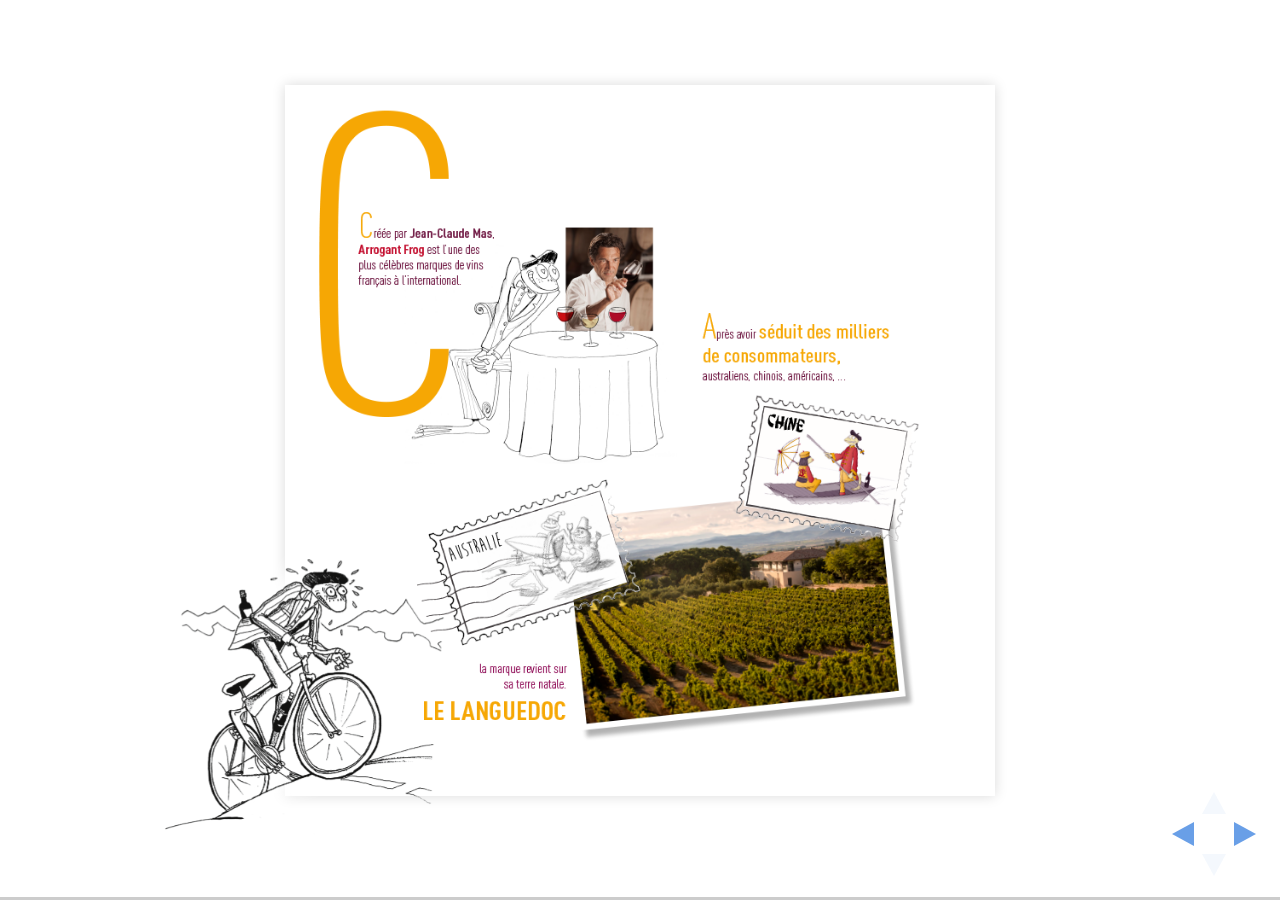
==== commit 3757a3f9: "Revert "Merge branch 'master' of https://github.com/Taenys/frogwine"" ====
--- a/frog/index.html
+++ b/frog/index.html
@@ -39,11 +39,7 @@
 				<section><img src="img/New%20txtt-3.png" alt="les 3 vins"></section>
 				<section><img src="img/New%20txtt-5.png" alt="grenouille oenologue"></section>
 				<section><img src="img/New%20txtt-6.png" alt="l'histoire"></section>
-<<<<<<< HEAD
 				<section data-background="img/New%20txtt-7.png"><a href="http://www.paulmas.com/"><img src="img/frog.png" alt="le domaine paul mas" class="empreintes"></a></section>
-=======
-				<section data-background="img/New%20txtt-7.png"><a href="about.html"><img src="img/frog.png" alt="l'histoire" class="empreintes"></a></section>
->>>>>>> 8faa1651f6563c002fc0cef7f477ba0707dd89bd
 			</div>
 		</div>
 
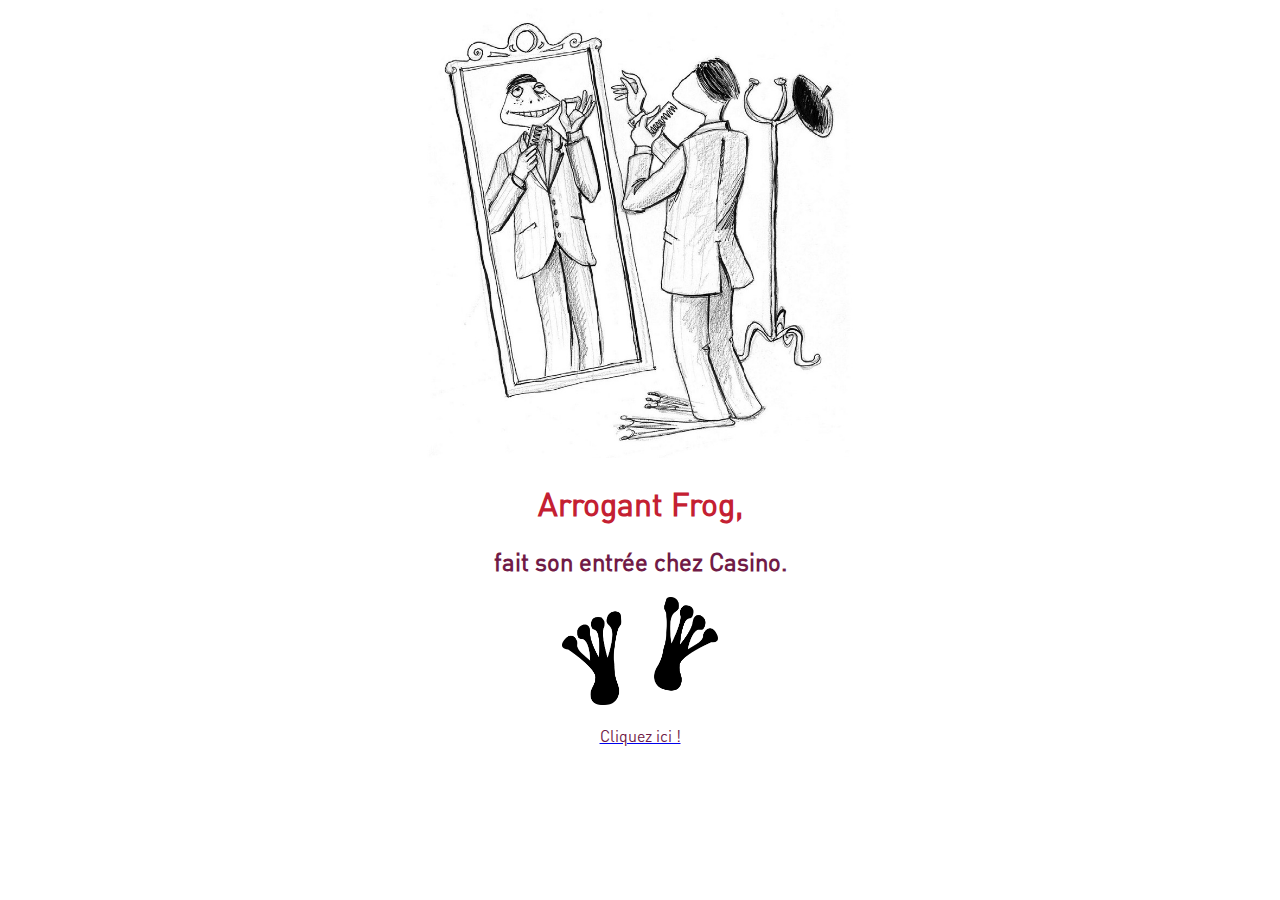
==== commit a97d11b3: "Revert "little modif"" ====
--- a/frog/index.html
+++ b/frog/index.html
@@ -1,63 +1,30 @@
-<!doctype html>
-<html>
-	<head>
-		<meta charset="utf-8">
-		<meta name="viewport" content="width=device-width, initial-scale=1.0, maximum-scale=1.0, user-scalable=no">
+<!DOCTYPE html>
+<html lang="fr">
+<head>
+    <meta charset="UTF-8">
+    <title>Arrogant Frog Fait son entrée à Casino</title>
+    <link rel="stylesheet" href="css/home.css">
+    <link rel="stylesheet" href="css/reveal.scss">
+</head>
+<body>
+<div id="header">
+    <img src="img/Sans%20titre-2-15.jpg" alt="logo" class="frog">
 
-		<title>Arrogant Frog arrive à CASINO</title>
-
-		<link rel="stylesheet" href="css/reveal.css">
-		<link rel="stylesheet" href="css/theme/white.css">
-
-		<link rel="script" href="http://cdnjs.cloudflare.com/ajax/libs/jquery/2.1.3/jquery.min.js">
-		<!-- Theme used for syntax highlighting of code -->
-		<link rel="stylesheet" href="lib/css/zenburn.css">
-		<script
-				src="https://code.jquery.com/jquery-3.2.1.js"
-				integrity="sha256-DZAnKJ/6XZ9si04Hgrsxu/8s717jcIzLy3oi35EouyE="
-				crossorigin="anonymous"></script>
-		<!-- Printing and PDF exports -->
-		<script>
-			var link = document.createElement( 'link' );
-			link.rel = 'stylesheet';
-			link.type = 'text/css';
-			link.href = window.location.search.match( /print-pdf/gi ) ? 'css/print/pdf.css' : 'css/print/paper.css';
-			document.getElementsByTagName( 'head' )[0].appendChild( link );
-		</script>
-
-	</head>
-	<body>
-
-	<nav id=menu>
-		<img src="img/Velo.png" alt="frog à vélo">
-	</nav>
+    <h1>Arrogant Frog,</h1><h2> fait son entrée chez Casino.</h2>
+    <span class="scroll-btn">
+	<a href="#">
+		<span class="mouse">
+			<span>
+			</span>
+		</span>
+	</a>
+        <div><a href="home.html">
+            <img src="img/frog.png" alt="empreintes">
+			<p>Cliquez ici !</p></a>
+        </div>
 
 
-		<div class="reveal" id="reveal">
-			<div class="slides">
-				<section><img src="img/New%20txtt-2.png" alt="frog a table"></section>
-				<section><img src="img/New%20txtt-3.png" alt="les 3 vins"></section>
-				<section><img src="img/New%20txtt-5.png" alt="grenouille oenologue"></section>
-				<section><img src="img/New%20txtt-6.png" alt="l'histoire"></section>
-				<section data-background="img/New%20txtt-7.png"><a href="http://www.paulmas.com/"><img src="img/frog.png" alt="le domaine paul mas" class="empreintes"></a></section>
-			</div>
-		</div>
-
-		<script src="lib/js/head.min.js"></script>
-		<script src="js/reveal.js"></script>
-
-		<script>
-			// More info about config & dependencies:
-			// - https://github.com/hakimel/reveal.js#configuration
-			// - https://github.com/hakimel/reveal.js#dependencies
-			Reveal.initialize({
-				dependencies: [
-					{ src: 'plugin/markdown/marked.js' },
-					{ src: 'plugin/markdown/markdown.js' },
-					{ src: 'plugin/notes/notes.js', async: true },
-					{ src: 'plugin/highlight/highlight.js', async: true, callback: function() { hljs.initHighlightingOnLoad(); } }
-				]
-			});
-		</script>
-	</body>
-</html>
+</span>
+</div>
+</body>
+</html>--- a/frog/css/home.css
+++ b/frog/css/home.css
@@ -0,0 +1,23 @@
+@font-face {
+    font-family: "DINPro";
+    src: url("../fonts/DINPro.otf");
+}
+
+#header {
+    text-align: center;
+    font-family: "DINPro", sans-serif;
+}
+#header h1 {
+    color:#C42032;
+}
+#header h2, p {
+    color:#711B46;
+}
+
+span.scroll-btn img {
+    height: 12vh;
+}
+
+.frog {
+    height: 50vh;
+}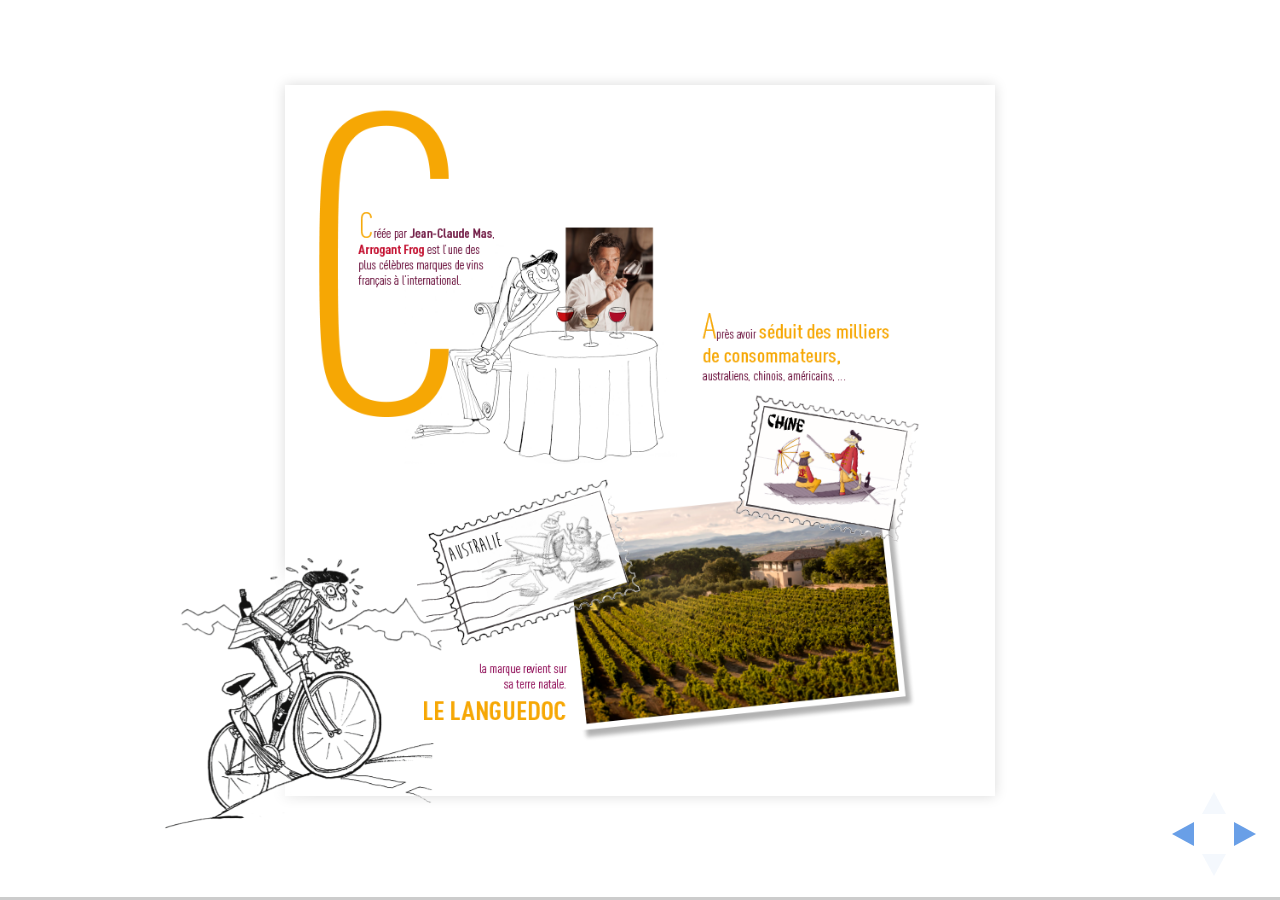
==== commit e6c50907: "Rename indexe.html to index.html" ====
--- a/frog/index.html
+++ b/frog/index.html
@@ -1,30 +1,64 @@
-<!DOCTYPE html>
-<html lang="fr">
-<head>
-    <meta charset="UTF-8">
-    <title>Arrogant Frog Fait son entrée à Casino</title>
-    <link rel="stylesheet" href="css/home.css">
-    <link rel="stylesheet" href="css/reveal.scss">
-</head>
-<body>
-<div id="header">
-    <img src="img/Sans%20titre-2-15.jpg" alt="logo" class="frog">
+<!doctype html>
+<html>
+	<head>
+		<meta charset="utf-8">
+		<meta name="viewport" content="width=device-width, initial-scale=1.0, maximum-scale=1.0, user-scalable=no">
 
-    <h1>Arrogant Frog,</h1><h2> fait son entrée chez Casino.</h2>
-    <span class="scroll-btn">
-	<a href="#">
-		<span class="mouse">
-			<span>
-			</span>
-		</span>
-	</a>
-        <div><a href="home.html">
-            <img src="img/frog.png" alt="empreintes">
-			<p>Cliquez ici !</p></a>
-        </div>
+		<title>Arrogant Frog arrive à CASINO</title>
+
+		<link rel="stylesheet" href="css/reveal.css">
+		<link rel="stylesheet" href="css/theme/white.css">
+
+		<link rel="script" href="http://cdnjs.cloudflare.com/ajax/libs/jquery/2.1.3/jquery.min.js">
+		<!-- Theme used for syntax highlighting of code -->
+		<link rel="stylesheet" href="lib/css/zenburn.css">
+		<script
+				src="https://code.jquery.com/jquery-3.2.1.js"
+				integrity="sha256-DZAnKJ/6XZ9si04Hgrsxu/8s717jcIzLy3oi35EouyE="
+				crossorigin="anonymous"></script>
+		<!-- Printing and PDF exports -->
+		<script>
+			var link = document.createElement( 'link' );
+			link.rel = 'stylesheet';
+			link.type = 'text/css';
+			link.href = window.location.search.match( /print-pdf/gi ) ? 'css/print/pdf.css' : 'css/print/paper.css';
+			document.getElementsByTagName( 'head' )[0].appendChild( link );
+		</script>
+
+	</head>
+	<body>
+
+	<nav id=menu>
+		<img src="img/Velo.png" alt="frog à vélo">
+	</nav>
 
 
-</span>
-</div>
-</body>
-</html>+		<div class="reveal" id="reveal">
+			<div class="slides">
+				<section><img src="img/New%20txtt-2.png" alt="frog a table"></section>
+				<section><img src="img/New%20txtt-3.png" alt="les 3 vins"></section>
+				<section><img src="img/New%20txtt-4.png" alt="voyage"></section>
+				<section><img src="img/New%20txtt-5.png" alt="grenouille oenologue"></section>
+				<section><img src="img/New%20txtt-6.png" alt="l'histoire"></section>
+				<section data-background="img/New%20txtt-7.png"><a href="http://www.paulmas.com/"><img src="img/frog.png" alt="l'histoire" class="empreintes"></a></section>
+			</div>
+		</div>
+
+		<script src="lib/js/head.min.js"></script>
+		<script src="js/reveal.js"></script>
+
+		<script>
+			// More info about config & dependencies:
+			// - https://github.com/hakimel/reveal.js#configuration
+			// - https://github.com/hakimel/reveal.js#dependencies
+			Reveal.initialize({
+				dependencies: [
+					{ src: 'plugin/markdown/marked.js' },
+					{ src: 'plugin/markdown/markdown.js' },
+					{ src: 'plugin/notes/notes.js', async: true },
+					{ src: 'plugin/highlight/highlight.js', async: true, callback: function() { hljs.initHighlightingOnLoad(); } }
+				]
+			});
+		</script>
+	</body>
+</html>
--- a/frog/css/reveal.css
+++ b/frog/css/reveal.css
@@ -0,0 +1,1522 @@
+/*!
+ * reveal.js
+ * http://lab.hakim.se/reveal-js
+ * MIT licensed
+ *
+ * Copyright (C) 2017 Hakim El Hattab, http://hakim.se
+ */
+/*********************************************
+ * RESET STYLES
+ *********************************************/
+html, body, .reveal div, .reveal span, .reveal applet, .reveal object, .reveal iframe,
+.reveal h1, .reveal h2, .reveal h3, .reveal h4, .reveal h5, .reveal h6, .reveal p, .reveal blockquote, .reveal pre,
+.reveal a, .reveal abbr, .reveal acronym, .reveal address, .reveal big, .reveal cite, .reveal code,
+.reveal del, .reveal dfn, .reveal em, .reveal img, .reveal ins, .reveal kbd, .reveal q, .reveal s, .reveal samp,
+.reveal small, .reveal strike, .reveal strong, .reveal sub, .reveal sup, .reveal tt, .reveal var,
+.reveal b, .reveal u, .reveal center,
+.reveal dl, .reveal dt, .reveal dd, .reveal ol, .reveal ul, .reveal li,
+.reveal fieldset, .reveal form, .reveal label, .reveal legend,
+.reveal table, .reveal caption, .reveal tbody, .reveal tfoot, .reveal thead, .reveal tr, .reveal th, .reveal td,
+.reveal article, .reveal aside, .reveal canvas, .reveal details, .reveal embed,
+.reveal figure, .reveal figcaption, .reveal footer, .reveal header, .reveal hgroup,
+.reveal menu, .reveal nav, .reveal output, .reveal ruby, .reveal section, .reveal summary,
+.reveal time, .reveal mark, .reveal audio, .reveal video {
+  margin: 0;
+  padding: 0;
+  border: 0;
+  font-size: 100%;
+  font: inherit;
+  vertical-align: baseline; }
+
+.reveal article, .reveal aside, .reveal details, .reveal figcaption, .reveal figure,
+.reveal footer, .reveal header, .reveal hgroup, .reveal menu, .reveal nav, .reveal section {
+  display: block; }
+
+/*********************************************
+ * GLOBAL STYLES
+ *********************************************/
+@font-face {
+  font-family: "DINPro";
+  src: url("../fonts/DINPro.otf");
+}
+
+html,
+body {
+  width: 100%;
+  height: 100%;
+  overflow: hidden; }
+
+body {
+  position: relative;
+  line-height: 1;
+  background-color: #fff;
+  color: #000; }
+div#header img {
+  height: 30vh;
+}
+#menu {
+  position: fixed;
+  left: 10%;
+  bottom: 0;
+  margin-top: -2.5em;
+  padding: 15px;
+  z-index: 2;
+}
+#menu img {
+  height:40vh;
+}
+.empreintes {
+  height: 12vh;
+  position: fixed;
+  top: 450px;
+  left: 350px;
+  z-index: 3;
+}
+@-webkit-keyframes ani-mouse {
+  0% {
+    opacity: 1;
+    top: 29%;
+  }
+  15% {
+    opacity: 1;
+    top: 50%;
+  }
+  50% {
+    opacity: 0;
+    top: 50%;
+  }
+  100% {
+    opacity: 0;
+    top: 29%;
+  }
+}
+@-moz-keyframes ani-mouse {
+  0% {
+    opacity: 1;
+    top: 29%;
+  }
+  15% {
+    opacity: 1;
+    top: 50%;
+  }
+  50% {
+    opacity: 0;
+    top: 50%;
+  }
+  100% {
+    opacity: 0;
+    top: 29%;
+  }
+}
+@keyframes ani-mouse {
+  0% {
+    opacity: 1;
+    top: 29%;
+  }
+  15% {
+    opacity: 1;
+    top: 50%;
+  }
+  50% {
+    opacity: 0;
+    top: 50%;
+  }
+  100% {
+    opacity: 0;
+    top: 29%;
+  }
+}
+.scroll-btn {
+  display: block;
+  position: absolute;
+  left: 0;
+  right: 0;
+  text-align: center;
+}
+.scroll-btn > * {
+  display: inline-block;
+  line-height: 18px;
+  font-size: 13px;
+  font-weight: normal;
+  color: #7f8c8d;
+  color: black;
+  font-family: "proxima-nova", "Helvetica Neue", Helvetica, Arial, sans-serif;
+  letter-spacing: 2px;
+}
+.scroll-btn > *:hover,
+.scroll-btn > *:focus,
+.scroll-btn > *.active {
+  color: black;
+}
+.scroll-btn > *:hover,
+.scroll-btn > *:focus,
+.scroll-btn > *:active,
+.scroll-btn > *.active {
+  opacity: 0.8;
+  filter: alpha(opacity=80);
+}
+.scroll-btn .mouse {
+  position: relative;
+  display: block;
+  width: 35px;
+  height: 55px;
+  margin: 0 auto 20px;
+  -webkit-box-sizing: border-box;
+  -moz-box-sizing: border-box;
+  box-sizing: border-box;
+  border: 3px solid black;
+  border-radius: 23px;
+}
+.scroll-btn .mouse > * {
+  position: absolute;
+  display: block;
+  top: 29%;
+  left: 50%;
+  width: 8px;
+  height: 8px;
+  margin: -4px 0 0 -4px;
+  background: black;
+  border-radius: 50%;
+  -webkit-animation: ani-mouse 2.5s linear infinite;
+  -moz-animation: ani-mouse 2.5s linear infinite;
+  animation: ani-mouse 2.5s linear infinite;
+}
+
+/*********************************************
+ * VIEW FRAGMENTS
+ *********************************************/
+.reveal .slides section .fragment {
+  opacity: 0;
+  visibility: hidden;
+  -webkit-transition: all .2s ease;
+          transition: all .2s ease; }
+  .reveal .slides section .fragment.visible {
+    opacity: 1;
+    visibility: inherit; }
+
+.reveal .slides section .fragment.grow {
+  opacity: 1;
+  visibility: inherit; }
+  .reveal .slides section .fragment.grow.visible {
+    -webkit-transform: scale(1.3);
+            transform: scale(1.3); }
+
+.reveal .slides section .fragment.shrink {
+  opacity: 1;
+  visibility: inherit; }
+  .reveal .slides section .fragment.shrink.visible {
+    -webkit-transform: scale(0.7);
+            transform: scale(0.7); }
+
+.reveal .slides section .fragment.zoom-in {
+  -webkit-transform: scale(0.1);
+          transform: scale(0.1); }
+  .reveal .slides section .fragment.zoom-in.visible {
+    -webkit-transform: none;
+            transform: none; }
+
+.reveal .slides section .fragment.fade-out {
+  opacity: 1;
+  visibility: inherit; }
+  .reveal .slides section .fragment.fade-out.visible {
+    opacity: 0;
+    visibility: hidden; }
+
+.reveal .slides section .fragment.semi-fade-out {
+  opacity: 1;
+  visibility: inherit; }
+  .reveal .slides section .fragment.semi-fade-out.visible {
+    opacity: 0.5;
+    visibility: inherit; }
+
+.reveal .slides section .fragment.strike {
+  opacity: 1;
+  visibility: inherit; }
+  .reveal .slides section .fragment.strike.visible {
+    text-decoration: line-through; }
+
+.reveal .slides section .fragment.fade-up {
+  -webkit-transform: translate(0, 20%);
+          transform: translate(0, 20%); }
+  .reveal .slides section .fragment.fade-up.visible {
+    -webkit-transform: translate(0, 0);
+            transform: translate(0, 0); }
+
+.reveal .slides section .fragment.fade-down {
+  -webkit-transform: translate(0, -20%);
+          transform: translate(0, -20%); }
+  .reveal .slides section .fragment.fade-down.visible {
+    -webkit-transform: translate(0, 0);
+            transform: translate(0, 0); }
+
+.reveal .slides section .fragment.fade-right {
+  -webkit-transform: translate(-20%, 0);
+          transform: translate(-20%, 0); }
+  .reveal .slides section .fragment.fade-right.visible {
+    -webkit-transform: translate(0, 0);
+            transform: translate(0, 0); }
+
+.reveal .slides section .fragment.fade-left {
+  -webkit-transform: translate(20%, 0);
+          transform: translate(20%, 0); }
+  .reveal .slides section .fragment.fade-left.visible {
+    -webkit-transform: translate(0, 0);
+            transform: translate(0, 0); }
+
+.reveal .slides section .fragment.current-visible {
+  opacity: 0;
+  visibility: hidden; }
+  .reveal .slides section .fragment.current-visible.current-fragment {
+    opacity: 1;
+    visibility: inherit; }
+
+.reveal .slides section .fragment.highlight-red,
+.reveal .slides section .fragment.highlight-current-red,
+.reveal .slides section .fragment.highlight-green,
+.reveal .slides section .fragment.highlight-current-green,
+.reveal .slides section .fragment.highlight-blue,
+.reveal .slides section .fragment.highlight-current-blue {
+  opacity: 1;
+  visibility: inherit; }
+
+.reveal .slides section .fragment.highlight-red.visible {
+  color: #ff2c2d; }
+
+.reveal .slides section .fragment.highlight-green.visible {
+  color: #17ff2e; }
+
+.reveal .slides section .fragment.highlight-blue.visible {
+  color: #1b91ff; }
+
+.reveal .slides section .fragment.highlight-current-red.current-fragment {
+  color: #ff2c2d; }
+
+.reveal .slides section .fragment.highlight-current-green.current-fragment {
+  color: #17ff2e; }
+
+.reveal .slides section .fragment.highlight-current-blue.current-fragment {
+  color: #1b91ff; }
+
+/*********************************************
+ * DEFAULT ELEMENT STYLES
+ *********************************************/
+/* Fixes issue in Chrome where italic fonts did not appear when printing to PDF */
+.reveal:after {
+  content: '';
+  font-style: italic; }
+
+.reveal iframe {
+  z-index: 1; }
+
+/** Prevents layering issues in certain browser/transition combinations */
+.reveal a {
+  position: relative; }
+
+.reveal .stretch {
+  max-width: none;
+  max-height: none; }
+
+.reveal pre.stretch code {
+  height: 100%;
+  max-height: 100%;
+  box-sizing: border-box; }
+
+/*********************************************
+ * CONTROLS
+ *********************************************/
+.reveal .controls {
+  display: none;
+  position: fixed;
+  width: 110px;
+  height: 110px;
+  z-index: 30;
+  right: 10px;
+  bottom: 10px;
+  -webkit-user-select: none; }
+
+.reveal .controls button {
+  padding: 0;
+  position: absolute;
+  opacity: 0.05;
+  width: 0;
+  height: 0;
+  background-color: transparent;
+  border: 12px solid transparent;
+  -webkit-transform: scale(0.9999);
+          transform: scale(0.9999);
+  -webkit-transition: all 0.2s ease;
+          transition: all 0.2s ease;
+  -webkit-appearance: none;
+  -webkit-tap-highlight-color: transparent; }
+
+.reveal .controls .enabled {
+  opacity: 0.7;
+  cursor: pointer; }
+
+.reveal .controls .enabled:active {
+  margin-top: 1px; }
+
+.reveal .controls .navigate-left {
+  top: 42px;
+  border-right-width: 22px;
+  border-right-color: #000; }
+
+.reveal .controls .navigate-left.fragmented {
+  opacity: 0.3; }
+
+.reveal .controls .navigate-right {
+  left: 74px;
+  top: 42px;
+  border-left-width: 22px;
+  border-left-color: #000; }
+
+.reveal .controls .navigate-right.fragmented {
+  opacity: 0.3; }
+
+.reveal .controls .navigate-up {
+  left: 42px;
+  border-bottom-width: 22px;
+  border-bottom-color: #000; }
+
+.reveal .controls .navigate-up.fragmented {
+  opacity: 0.3; }
+
+.reveal .controls .navigate-down {
+  left: 42px;
+  top: 74px;
+  border-top-width: 22px;
+  border-top-color: #000; }
+
+.reveal .controls .navigate-down.fragmented {
+  opacity: 0.3; }
+
+/*********************************************
+ * PROGRESS BAR
+ *********************************************/
+.reveal .progress {
+  position: fixed;
+  display: none;
+  height: 3px;
+  width: 100%;
+  bottom: 0;
+  left: 0;
+  z-index: 10;
+  background-color: rgba(0, 0, 0, 0.2); }
+
+.reveal .progress:after {
+  content: '';
+  display: block;
+  position: absolute;
+  height: 20px;
+  width: 100%;
+  top: -20px; }
+
+.reveal .progress span {
+  display: block;
+  height: 100%;
+  width: 0px;
+  background-color: #000;
+  -webkit-transition: width 800ms cubic-bezier(0.26, 0.86, 0.44, 0.985);
+          transition: width 800ms cubic-bezier(0.26, 0.86, 0.44, 0.985); }
+
+/*********************************************
+ * SLIDE NUMBER
+ *********************************************/
+.reveal .slide-number {
+  position: fixed;
+  display: block;
+  right: 8px;
+  bottom: 8px;
+  z-index: 31;
+  font-family: Helvetica, sans-serif;
+  font-size: 12px;
+  line-height: 1;
+  color: #fff;
+  background-color: rgba(0, 0, 0, 0.4);
+  padding: 5px; }
+
+.reveal .slide-number-delimiter {
+  margin: 0 3px; }
+
+/*********************************************
+ * SLIDES
+ *********************************************/
+.reveal {
+  position: relative;
+  width: 100%;
+  height: 100%;
+  overflow: hidden;
+  -ms-touch-action: none;
+      touch-action: none; }
+
+.reveal .slides {
+  position: absolute;
+  width: 100%;
+  height: 100%;
+  top: 0;
+  right: 0;
+  bottom: 0;
+  left: 0;
+  margin: auto;
+  pointer-events: none;
+  overflow: visible;
+  z-index: 1;
+  text-align: center;
+  -webkit-perspective: 600px;
+          perspective: 600px;
+  -webkit-perspective-origin: 50% 40%;
+          perspective-origin: 50% 40%; }
+
+.reveal .slides > section {
+  -ms-perspective: 600px; }
+
+.reveal .slides > section,
+.reveal .slides > section > section {
+  display: none;
+  position: absolute;
+  width: 100%;
+  padding: 20px 0px;
+  pointer-events: auto;
+  z-index: 10;
+  -webkit-transform-style: flat;
+          transform-style: flat;
+  -webkit-transition: -webkit-transform-origin 800ms cubic-bezier(0.26, 0.86, 0.44, 0.985), -webkit-transform 800ms cubic-bezier(0.26, 0.86, 0.44, 0.985), visibility 800ms cubic-bezier(0.26, 0.86, 0.44, 0.985), opacity 800ms cubic-bezier(0.26, 0.86, 0.44, 0.985);
+          transition: transform-origin 800ms cubic-bezier(0.26, 0.86, 0.44, 0.985), transform 800ms cubic-bezier(0.26, 0.86, 0.44, 0.985), visibility 800ms cubic-bezier(0.26, 0.86, 0.44, 0.985), opacity 800ms cubic-bezier(0.26, 0.86, 0.44, 0.985); }
+
+/* Global transition speed settings */
+.reveal[data-transition-speed="fast"] .slides section {
+  -webkit-transition-duration: 400ms;
+          transition-duration: 400ms; }
+
+.reveal[data-transition-speed="slow"] .slides section {
+  -webkit-transition-duration: 1200ms;
+          transition-duration: 1200ms; }
+
+/* Slide-specific transition speed overrides */
+.reveal .slides section[data-transition-speed="fast"] {
+  -webkit-transition-duration: 400ms;
+          transition-duration: 400ms; }
+
+.reveal .slides section[data-transition-speed="slow"] {
+  -webkit-transition-duration: 1200ms;
+          transition-duration: 1200ms; }
+
+.reveal .slides > section.stack {
+  padding-top: 0;
+  padding-bottom: 0; }
+
+.reveal .slides > section.present,
+.reveal .slides > section > section.present {
+  display: block;
+  z-index: 11;
+  opacity: 1; }
+
+.reveal .slides > section:empty,
+.reveal .slides > section > section:empty,
+.reveal .slides > section[data-background-interactive],
+.reveal .slides > section > section[data-background-interactive] {
+  pointer-events: none; }
+
+.reveal.center,
+.reveal.center .slides,
+.reveal.center .slides section {
+  min-height: 0 !important; }
+
+/* Don't allow interaction with invisible slides */
+.reveal .slides > section.future,
+.reveal .slides > section > section.future,
+.reveal .slides > section.past,
+.reveal .slides > section > section.past {
+  pointer-events: none; }
+
+.reveal.overview .slides > section,
+.reveal.overview .slides > section > section {
+  pointer-events: auto; }
+
+.reveal .slides > section.past,
+.reveal .slides > section.future,
+.reveal .slides > section > section.past,
+.reveal .slides > section > section.future {
+  opacity: 0; }
+
+/*********************************************
+ * Mixins for readability of transitions
+ *********************************************/
+/*********************************************
+ * SLIDE TRANSITION
+ * Aliased 'linear' for backwards compatibility
+ *********************************************/
+.reveal.slide section {
+  -webkit-backface-visibility: hidden;
+          backface-visibility: hidden; }
+
+.reveal .slides > section[data-transition=slide].past,
+.reveal .slides > section[data-transition~=slide-out].past,
+.reveal.slide .slides > section:not([data-transition]).past {
+  -webkit-transform: translate(-150%, 0);
+          transform: translate(-150%, 0); }
+
+.reveal .slides > section[data-transition=slide].future,
+.reveal .slides > section[data-transition~=slide-in].future,
+.reveal.slide .slides > section:not([data-transition]).future {
+  -webkit-transform: translate(150%, 0);
+          transform: translate(150%, 0); }
+
+.reveal .slides > section > section[data-transition=slide].past,
+.reveal .slides > section > section[data-transition~=slide-out].past,
+.reveal.slide .slides > section > section:not([data-transition]).past {
+  -webkit-transform: translate(0, -150%);
+          transform: translate(0, -150%); }
+
+.reveal .slides > section > section[data-transition=slide].future,
+.reveal .slides > section > section[data-transition~=slide-in].future,
+.reveal.slide .slides > section > section:not([data-transition]).future {
+  -webkit-transform: translate(0, 150%);
+          transform: translate(0, 150%); }
+
+.reveal.linear section {
+  -webkit-backface-visibility: hidden;
+          backface-visibility: hidden; }
+
+.reveal .slides > section[data-transition=linear].past,
+.reveal .slides > section[data-transition~=linear-out].past,
+.reveal.linear .slides > section:not([data-transition]).past {
+  -webkit-transform: translate(-150%, 0);
+          transform: translate(-150%, 0); }
+
+.reveal .slides > section[data-transition=linear].future,
+.reveal .slides > section[data-transition~=linear-in].future,
+.reveal.linear .slides > section:not([data-transition]).future {
+  -webkit-transform: translate(150%, 0);
+          transform: translate(150%, 0); }
+
+.reveal .slides > section > section[data-transition=linear].past,
+.reveal .slides > section > section[data-transition~=linear-out].past,
+.reveal.linear .slides > section > section:not([data-transition]).past {
+  -webkit-transform: translate(0, -150%);
+          transform: translate(0, -150%); }
+
+.reveal .slides > section > section[data-transition=linear].future,
+.reveal .slides > section > section[data-transition~=linear-in].future,
+.reveal.linear .slides > section > section:not([data-transition]).future {
+  -webkit-transform: translate(0, 150%);
+          transform: translate(0, 150%); }
+
+/*********************************************
+ * CONVEX TRANSITION
+ * Aliased 'default' for backwards compatibility
+ *********************************************/
+.reveal .slides section[data-transition=default].stack,
+.reveal.default .slides section.stack {
+  -webkit-transform-style: preserve-3d;
+          transform-style: preserve-3d; }
+
+.reveal .slides > section[data-transition=default].past,
+.reveal .slides > section[data-transition~=default-out].past,
+.reveal.default .slides > section:not([data-transition]).past {
+  -webkit-transform: translate3d(-100%, 0, 0) rotateY(-90deg) translate3d(-100%, 0, 0);
+          transform: translate3d(-100%, 0, 0) rotateY(-90deg) translate3d(-100%, 0, 0); }
+
+.reveal .slides > section[data-transition=default].future,
+.reveal .slides > section[data-transition~=default-in].future,
+.reveal.default .slides > section:not([data-transition]).future {
+  -webkit-transform: translate3d(100%, 0, 0) rotateY(90deg) translate3d(100%, 0, 0);
+          transform: translate3d(100%, 0, 0) rotateY(90deg) translate3d(100%, 0, 0); }
+
+.reveal .slides > section > section[data-transition=default].past,
+.reveal .slides > section > section[data-transition~=default-out].past,
+.reveal.default .slides > section > section:not([data-transition]).past {
+  -webkit-transform: translate3d(0, -300px, 0) rotateX(70deg) translate3d(0, -300px, 0);
+          transform: translate3d(0, -300px, 0) rotateX(70deg) translate3d(0, -300px, 0); }
+
+.reveal .slides > section > section[data-transition=default].future,
+.reveal .slides > section > section[data-transition~=default-in].future,
+.reveal.default .slides > section > section:not([data-transition]).future {
+  -webkit-transform: translate3d(0, 300px, 0) rotateX(-70deg) translate3d(0, 300px, 0);
+          transform: translate3d(0, 300px, 0) rotateX(-70deg) translate3d(0, 300px, 0); }
+
+.reveal .slides section[data-transition=convex].stack,
+.reveal.convex .slides section.stack {
+  -webkit-transform-style: preserve-3d;
+          transform-style: preserve-3d; }
+
+.reveal .slides > section[data-transition=convex].past,
+.reveal .slides > section[data-transition~=convex-out].past,
+.reveal.convex .slides > section:not([data-transition]).past {
+  -webkit-transform: translate3d(-100%, 0, 0) rotateY(-90deg) translate3d(-100%, 0, 0);
+          transform: translate3d(-100%, 0, 0) rotateY(-90deg) translate3d(-100%, 0, 0); }
+
+.reveal .slides > section[data-transition=convex].future,
+.reveal .slides > section[data-transition~=convex-in].future,
+.reveal.convex .slides > section:not([data-transition]).future {
+  -webkit-transform: translate3d(100%, 0, 0) rotateY(90deg) translate3d(100%, 0, 0);
+          transform: translate3d(100%, 0, 0) rotateY(90deg) translate3d(100%, 0, 0); }
+
+.reveal .slides > section > section[data-transition=convex].past,
+.reveal .slides > section > section[data-transition~=convex-out].past,
+.reveal.convex .slides > section > section:not([data-transition]).past {
+  -webkit-transform: translate3d(0, -300px, 0) rotateX(70deg) translate3d(0, -300px, 0);
+          transform: translate3d(0, -300px, 0) rotateX(70deg) translate3d(0, -300px, 0); }
+
+.reveal .slides > section > section[data-transition=convex].future,
+.reveal .slides > section > section[data-transition~=convex-in].future,
+.reveal.convex .slides > section > section:not([data-transition]).future {
+  -webkit-transform: translate3d(0, 300px, 0) rotateX(-70deg) translate3d(0, 300px, 0);
+          transform: translate3d(0, 300px, 0) rotateX(-70deg) translate3d(0, 300px, 0); }
+
+/*********************************************
+ * CONCAVE TRANSITION
+ *********************************************/
+.reveal .slides section[data-transition=concave].stack,
+.reveal.concave .slides section.stack {
+  -webkit-transform-style: preserve-3d;
+          transform-style: preserve-3d; }
+
+.reveal .slides > section[data-transition=concave].past,
+.reveal .slides > section[data-transition~=concave-out].past,
+.reveal.concave .slides > section:not([data-transition]).past {
+  -webkit-transform: translate3d(-100%, 0, 0) rotateY(90deg) translate3d(-100%, 0, 0);
+          transform: translate3d(-100%, 0, 0) rotateY(90deg) translate3d(-100%, 0, 0); }
+
+.reveal .slides > section[data-transition=concave].future,
+.reveal .slides > section[data-transition~=concave-in].future,
+.reveal.concave .slides > section:not([data-transition]).future {
+  -webkit-transform: translate3d(100%, 0, 0) rotateY(-90deg) translate3d(100%, 0, 0);
+          transform: translate3d(100%, 0, 0) rotateY(-90deg) translate3d(100%, 0, 0); }
+
+.reveal .slides > section > section[data-transition=concave].past,
+.reveal .slides > section > section[data-transition~=concave-out].past,
+.reveal.concave .slides > section > section:not([data-transition]).past {
+  -webkit-transform: translate3d(0, -80%, 0) rotateX(-70deg) translate3d(0, -80%, 0);
+          transform: translate3d(0, -80%, 0) rotateX(-70deg) translate3d(0, -80%, 0); }
+
+.reveal .slides > section > section[data-transition=concave].future,
+.reveal .slides > section > section[data-transition~=concave-in].future,
+.reveal.concave .slides > section > section:not([data-transition]).future {
+  -webkit-transform: translate3d(0, 80%, 0) rotateX(70deg) translate3d(0, 80%, 0);
+          transform: translate3d(0, 80%, 0) rotateX(70deg) translate3d(0, 80%, 0); }
+
+/*********************************************
+ * ZOOM TRANSITION
+ *********************************************/
+.reveal .slides section[data-transition=zoom],
+.reveal.zoom .slides section:not([data-transition]) {
+  -webkit-transition-timing-function: ease;
+          transition-timing-function: ease; }
+
+.reveal .slides > section[data-transition=zoom].past,
+.reveal .slides > section[data-transition~=zoom-out].past,
+.reveal.zoom .slides > section:not([data-transition]).past {
+  visibility: hidden;
+  -webkit-transform: scale(16);
+          transform: scale(16); }
+
+.reveal .slides > section[data-transition=zoom].future,
+.reveal .slides > section[data-transition~=zoom-in].future,
+.reveal.zoom .slides > section:not([data-transition]).future {
+  visibility: hidden;
+  -webkit-transform: scale(0.2);
+          transform: scale(0.2); }
+
+.reveal .slides > section > section[data-transition=zoom].past,
+.reveal .slides > section > section[data-transition~=zoom-out].past,
+.reveal.zoom .slides > section > section:not([data-transition]).past {
+  -webkit-transform: translate(0, -150%);
+          transform: translate(0, -150%); }
+
+.reveal .slides > section > section[data-transition=zoom].future,
+.reveal .slides > section > section[data-transition~=zoom-in].future,
+.reveal.zoom .slides > section > section:not([data-transition]).future {
+  -webkit-transform: translate(0, 150%);
+          transform: translate(0, 150%); }
+
+/*********************************************
+ * CUBE TRANSITION
+ *
+ * WARNING:
+ * this is deprecated and will be removed in a
+ * future version.
+ *********************************************/
+.reveal.cube .slides {
+  -webkit-perspective: 1300px;
+          perspective: 1300px; }
+
+.reveal.cube .slides section {
+  padding: 30px;
+  min-height: 700px;
+  -webkit-backface-visibility: hidden;
+          backface-visibility: hidden;
+  box-sizing: border-box;
+  -webkit-transform-style: preserve-3d;
+          transform-style: preserve-3d; }
+
+.reveal.center.cube .slides section {
+  min-height: 0; }
+
+.reveal.cube .slides section:not(.stack):before {
+  content: '';
+  position: absolute;
+  display: block;
+  width: 100%;
+  height: 100%;
+  left: 0;
+  top: 0;
+  background: rgba(0, 0, 0, 0.1);
+  border-radius: 4px;
+  -webkit-transform: translateZ(-20px);
+          transform: translateZ(-20px); }
+
+.reveal.cube .slides section:not(.stack):after {
+  content: '';
+  position: absolute;
+  display: block;
+  width: 90%;
+  height: 30px;
+  left: 5%;
+  bottom: 0;
+  background: none;
+  z-index: 1;
+  border-radius: 4px;
+  box-shadow: 0px 95px 25px rgba(0, 0, 0, 0.2);
+  -webkit-transform: translateZ(-90px) rotateX(65deg);
+          transform: translateZ(-90px) rotateX(65deg); }
+
+.reveal.cube .slides > section.stack {
+  padding: 0;
+  background: none; }
+
+.reveal.cube .slides > section.past {
+  -webkit-transform-origin: 100% 0%;
+          transform-origin: 100% 0%;
+  -webkit-transform: translate3d(-100%, 0, 0) rotateY(-90deg);
+          transform: translate3d(-100%, 0, 0) rotateY(-90deg); }
+
+.reveal.cube .slides > section.future {
+  -webkit-transform-origin: 0% 0%;
+          transform-origin: 0% 0%;
+  -webkit-transform: translate3d(100%, 0, 0) rotateY(90deg);
+          transform: translate3d(100%, 0, 0) rotateY(90deg); }
+
+.reveal.cube .slides > section > section.past {
+  -webkit-transform-origin: 0% 100%;
+          transform-origin: 0% 100%;
+  -webkit-transform: translate3d(0, -100%, 0) rotateX(90deg);
+          transform: translate3d(0, -100%, 0) rotateX(90deg); }
+
+.reveal.cube .slides > section > section.future {
+  -webkit-transform-origin: 0% 0%;
+          transform-origin: 0% 0%;
+  -webkit-transform: translate3d(0, 100%, 0) rotateX(-90deg);
+          transform: translate3d(0, 100%, 0) rotateX(-90deg); }
+
+/*********************************************
+ * PAGE TRANSITION
+ *
+ * WARNING:
+ * this is deprecated and will be removed in a
+ * future version.
+ *********************************************/
+.reveal.page .slides {
+  -webkit-perspective-origin: 0% 50%;
+          perspective-origin: 0% 50%;
+  -webkit-perspective: 3000px;
+          perspective: 3000px; }
+
+.reveal.page .slides section {
+  padding: 30px;
+  min-height: 700px;
+  box-sizing: border-box;
+  -webkit-transform-style: preserve-3d;
+          transform-style: preserve-3d; }
+
+.reveal.page .slides section.past {
+  z-index: 12; }
+
+.reveal.page .slides section:not(.stack):before {
+  content: '';
+  position: absolute;
+  display: block;
+  width: 100%;
+  height: 100%;
+  left: 0;
+  top: 0;
+  background: rgba(0, 0, 0, 0.1);
+  -webkit-transform: translateZ(-20px);
+          transform: translateZ(-20px); }
+
+.reveal.page .slides section:not(.stack):after {
+  content: '';
+  position: absolute;
+  display: block;
+  width: 90%;
+  height: 30px;
+  left: 5%;
+  bottom: 0;
+  background: none;
+  z-index: 1;
+  border-radius: 4px;
+  box-shadow: 0px 95px 25px rgba(0, 0, 0, 0.2);
+  -webkit-transform: translateZ(-90px) rotateX(65deg); }
+
+.reveal.page .slides > section.stack {
+  padding: 0;
+  background: none; }
+
+.reveal.page .slides > section.past {
+  -webkit-transform-origin: 0% 0%;
+          transform-origin: 0% 0%;
+  -webkit-transform: translate3d(-40%, 0, 0) rotateY(-80deg);
+          transform: translate3d(-40%, 0, 0) rotateY(-80deg); }
+
+.reveal.page .slides > section.future {
+  -webkit-transform-origin: 100% 0%;
+          transform-origin: 100% 0%;
+  -webkit-transform: translate3d(0, 0, 0);
+          transform: translate3d(0, 0, 0); }
+
+.reveal.page .slides > section > section.past {
+  -webkit-transform-origin: 0% 0%;
+          transform-origin: 0% 0%;
+  -webkit-transform: translate3d(0, -40%, 0) rotateX(80deg);
+          transform: translate3d(0, -40%, 0) rotateX(80deg); }
+
+.reveal.page .slides > section > section.future {
+  -webkit-transform-origin: 0% 100%;
+          transform-origin: 0% 100%;
+  -webkit-transform: translate3d(0, 0, 0);
+          transform: translate3d(0, 0, 0); }
+
+/*********************************************
+ * FADE TRANSITION
+ *********************************************/
+.reveal .slides section[data-transition=fade],
+.reveal.fade .slides section:not([data-transition]),
+.reveal.fade .slides > section > section:not([data-transition]) {
+  -webkit-transform: none;
+          transform: none;
+  -webkit-transition: opacity 0.5s;
+          transition: opacity 0.5s; }
+
+.reveal.fade.overview .slides section,
+.reveal.fade.overview .slides > section > section {
+  -webkit-transition: none;
+          transition: none; }
+
+/*********************************************
+ * NO TRANSITION
+ *********************************************/
+.reveal .slides section[data-transition=none],
+.reveal.none .slides section:not([data-transition]) {
+  -webkit-transform: none;
+          transform: none;
+  -webkit-transition: none;
+          transition: none; }
+
+/*********************************************
+ * PAUSED MODE
+ *********************************************/
+.reveal .pause-overlay {
+  position: absolute;
+  top: 0;
+  left: 0;
+  width: 100%;
+  height: 100%;
+  background: black;
+  visibility: hidden;
+  opacity: 0;
+  z-index: 100;
+  -webkit-transition: all 1s ease;
+          transition: all 1s ease; }
+
+.reveal.paused .pause-overlay {
+  visibility: visible;
+  opacity: 1; }
+
+/*********************************************
+ * FALLBACK
+ *********************************************/
+.no-transforms {
+  overflow-y: auto; }
+
+.no-transforms .reveal .slides {
+  position: relative;
+  width: 80%;
+  height: auto !important;
+  top: 0;
+  left: 50%;
+  margin: 0;
+  text-align: center; }
+
+.no-transforms .reveal .controls,
+.no-transforms .reveal .progress {
+  display: none !important; }
+
+.no-transforms .reveal .slides section {
+  display: block !important;
+  opacity: 1 !important;
+  position: relative !important;
+  height: auto;
+  min-height: 0;
+  top: 0;
+  left: -50%;
+  margin: 70px 0;
+  -webkit-transform: none;
+          transform: none; }
+
+.no-transforms .reveal .slides section section {
+  left: 0; }
+
+.reveal .no-transition,
+.reveal .no-transition * {
+  -webkit-transition: none !important;
+          transition: none !important; }
+
+/*********************************************
+ * PER-SLIDE BACKGROUNDS
+ *********************************************/
+.reveal .backgrounds {
+  position: absolute;
+  width: 100%;
+  height: 100%;
+  top: 0;
+  left: 0;
+  -webkit-perspective: 600px;
+          perspective: 600px; }
+
+.reveal .slide-background {
+  display: none;
+  position: absolute;
+  width: 100%;
+  height: 100%;
+  opacity: 0;
+  visibility: hidden;
+  overflow: hidden;
+  background-color: transparent;
+  background-position: 50% 50%;
+  background-repeat: no-repeat;
+  background-size: cover;
+  -webkit-transition: all 800ms cubic-bezier(0.26, 0.86, 0.44, 0.985);
+          transition: all 800ms cubic-bezier(0.26, 0.86, 0.44, 0.985); }
+
+.reveal .slide-background.stack {
+  display: block; }
+
+.reveal .slide-background.present {
+  opacity: 1;
+  visibility: visible;
+  z-index: 2; }
+
+.print-pdf .reveal .slide-background {
+  opacity: 1 !important;
+  visibility: visible !important; }
+
+/* Video backgrounds */
+.reveal .slide-background video {
+  position: absolute;
+  width: 100%;
+  height: 100%;
+  max-width: none;
+  max-height: none;
+  top: 0;
+  left: 0;
+  -o-object-fit: cover;
+     object-fit: cover; }
+
+.reveal .slide-background[data-background-size="contain"] video {
+  -o-object-fit: contain;
+     object-fit: contain; }
+
+/* Immediate transition style */
+.reveal[data-background-transition=none] > .backgrounds .slide-background,
+.reveal > .backgrounds .slide-background[data-background-transition=none] {
+  -webkit-transition: none;
+          transition: none; }
+
+/* Slide */
+.reveal[data-background-transition=slide] > .backgrounds .slide-background,
+.reveal > .backgrounds .slide-background[data-background-transition=slide] {
+  opacity: 1;
+  -webkit-backface-visibility: hidden;
+          backface-visibility: hidden; }
+
+.reveal[data-background-transition=slide] > .backgrounds .slide-background.past,
+.reveal > .backgrounds .slide-background.past[data-background-transition=slide] {
+  -webkit-transform: translate(-100%, 0);
+          transform: translate(-100%, 0); }
+
+.reveal[data-background-transition=slide] > .backgrounds .slide-background.future,
+.reveal > .backgrounds .slide-background.future[data-background-transition=slide] {
+  -webkit-transform: translate(100%, 0);
+          transform: translate(100%, 0); }
+
+.reveal[data-background-transition=slide] > .backgrounds .slide-background > .slide-background.past,
+.reveal > .backgrounds .slide-background > .slide-background.past[data-background-transition=slide] {
+  -webkit-transform: translate(0, -100%);
+          transform: translate(0, -100%); }
+
+.reveal[data-background-transition=slide] > .backgrounds .slide-background > .slide-background.future,
+.reveal > .backgrounds .slide-background > .slide-background.future[data-background-transition=slide] {
+  -webkit-transform: translate(0, 100%);
+          transform: translate(0, 100%); }
+
+/* Convex */
+.reveal[data-background-transition=convex] > .backgrounds .slide-background.past,
+.reveal > .backgrounds .slide-background.past[data-background-transition=convex] {
+  opacity: 0;
+  -webkit-transform: translate3d(-100%, 0, 0) rotateY(-90deg) translate3d(-100%, 0, 0);
+          transform: translate3d(-100%, 0, 0) rotateY(-90deg) translate3d(-100%, 0, 0); }
+
+.reveal[data-background-transition=convex] > .backgrounds .slide-background.future,
+.reveal > .backgrounds .slide-background.future[data-background-transition=convex] {
+  opacity: 0;
+  -webkit-transform: translate3d(100%, 0, 0) rotateY(90deg) translate3d(100%, 0, 0);
+          transform: translate3d(100%, 0, 0) rotateY(90deg) translate3d(100%, 0, 0); }
+
+.reveal[data-background-transition=convex] > .backgrounds .slide-background > .slide-background.past,
+.reveal > .backgrounds .slide-background > .slide-background.past[data-background-transition=convex] {
+  opacity: 0;
+  -webkit-transform: translate3d(0, -100%, 0) rotateX(90deg) translate3d(0, -100%, 0);
+          transform: translate3d(0, -100%, 0) rotateX(90deg) translate3d(0, -100%, 0); }
+
+.reveal[data-background-transition=convex] > .backgrounds .slide-background > .slide-background.future,
+.reveal > .backgrounds .slide-background > .slide-background.future[data-background-transition=convex] {
+  opacity: 0;
+  -webkit-transform: translate3d(0, 100%, 0) rotateX(-90deg) translate3d(0, 100%, 0);
+          transform: translate3d(0, 100%, 0) rotateX(-90deg) translate3d(0, 100%, 0); }
+
+/* Concave */
+.reveal[data-background-transition=concave] > .backgrounds .slide-background.past,
+.reveal > .backgrounds .slide-background.past[data-background-transition=concave] {
+  opacity: 0;
+  -webkit-transform: translate3d(-100%, 0, 0) rotateY(90deg) translate3d(-100%, 0, 0);
+          transform: translate3d(-100%, 0, 0) rotateY(90deg) translate3d(-100%, 0, 0); }
+
+.reveal[data-background-transition=concave] > .backgrounds .slide-background.future,
+.reveal > .backgrounds .slide-background.future[data-background-transition=concave] {
+  opacity: 0;
+  -webkit-transform: translate3d(100%, 0, 0) rotateY(-90deg) translate3d(100%, 0, 0);
+          transform: translate3d(100%, 0, 0) rotateY(-90deg) translate3d(100%, 0, 0); }
+
+.reveal[data-background-transition=concave] > .backgrounds .slide-background > .slide-background.past,
+.reveal > .backgrounds .slide-background > .slide-background.past[data-background-transition=concave] {
+  opacity: 0;
+  -webkit-transform: translate3d(0, -100%, 0) rotateX(-90deg) translate3d(0, -100%, 0);
+          transform: translate3d(0, -100%, 0) rotateX(-90deg) translate3d(0, -100%, 0); }
+
+.reveal[data-background-transition=concave] > .backgrounds .slide-background > .slide-background.future,
+.reveal > .backgrounds .slide-background > .slide-background.future[data-background-transition=concave] {
+  opacity: 0;
+  -webkit-transform: translate3d(0, 100%, 0) rotateX(90deg) translate3d(0, 100%, 0);
+          transform: translate3d(0, 100%, 0) rotateX(90deg) translate3d(0, 100%, 0); }
+
+/* Zoom */
+.reveal[data-background-transition=zoom] > .backgrounds .slide-background,
+.reveal > .backgrounds .slide-background[data-background-transition=zoom] {
+  -webkit-transition-timing-function: ease;
+          transition-timing-function: ease; }
+
+.reveal[data-background-transition=zoom] > .backgrounds .slide-background.past,
+.reveal > .backgrounds .slide-background.past[data-background-transition=zoom] {
+  opacity: 0;
+  visibility: hidden;
+  -webkit-transform: scale(16);
+          transform: scale(16); }
+
+.reveal[data-background-transition=zoom] > .backgrounds .slide-background.future,
+.reveal > .backgrounds .slide-background.future[data-background-transition=zoom] {
+  opacity: 0;
+  visibility: hidden;
+  -webkit-transform: scale(0.2);
+          transform: scale(0.2); }
+
+.reveal[data-background-transition=zoom] > .backgrounds .slide-background > .slide-background.past,
+.reveal > .backgrounds .slide-background > .slide-background.past[data-background-transition=zoom] {
+  opacity: 0;
+  visibility: hidden;
+  -webkit-transform: scale(16);
+          transform: scale(16); }
+
+.reveal[data-background-transition=zoom] > .backgrounds .slide-background > .slide-background.future,
+.reveal > .backgrounds .slide-background > .slide-background.future[data-background-transition=zoom] {
+  opacity: 0;
+  visibility: hidden;
+  -webkit-transform: scale(0.2);
+          transform: scale(0.2); }
+
+/* Global transition speed settings */
+.reveal[data-transition-speed="fast"] > .backgrounds .slide-background {
+  -webkit-transition-duration: 400ms;
+          transition-duration: 400ms; }
+
+.reveal[data-transition-speed="slow"] > .backgrounds .slide-background {
+  -webkit-transition-duration: 1200ms;
+          transition-duration: 1200ms; }
+
+/*********************************************
+ * OVERVIEW
+ *********************************************/
+.reveal.overview {
+  -webkit-perspective-origin: 50% 50%;
+          perspective-origin: 50% 50%;
+  -webkit-perspective: 700px;
+          perspective: 700px; }
+  .reveal.overview .slides {
+    -moz-transform-style: preserve-3d; }
+  .reveal.overview .slides section {
+    height: 100%;
+    top: 0 !important;
+    opacity: 1 !important;
+    overflow: hidden;
+    visibility: visible !important;
+    cursor: pointer;
+    box-sizing: border-box; }
+  .reveal.overview .slides section:hover,
+  .reveal.overview .slides section.present {
+    outline: 10px solid rgba(150, 150, 150, 0.4);
+    outline-offset: 10px; }
+  .reveal.overview .slides section .fragment {
+    opacity: 1;
+    -webkit-transition: none;
+            transition: none; }
+  .reveal.overview .slides section:after,
+  .reveal.overview .slides section:before {
+    display: none !important; }
+  .reveal.overview .slides > section.stack {
+    padding: 0;
+    top: 0 !important;
+    background: none;
+    outline: none;
+    overflow: visible; }
+  .reveal.overview .backgrounds {
+    -webkit-perspective: inherit;
+            perspective: inherit;
+    -moz-transform-style: preserve-3d; }
+  .reveal.overview .backgrounds .slide-background {
+    opacity: 1;
+    visibility: visible;
+    outline: 10px solid rgba(150, 150, 150, 0.1);
+    outline-offset: 10px; }
+  .reveal.overview .backgrounds .slide-background.stack {
+    overflow: visible; }
+
+.reveal.overview .slides section,
+.reveal.overview-deactivating .slides section {
+  -webkit-transition: none;
+          transition: none; }
+
+.reveal.overview .backgrounds .slide-background,
+.reveal.overview-deactivating .backgrounds .slide-background {
+  -webkit-transition: none;
+          transition: none; }
+
+/*********************************************
+ * RTL SUPPORT
+ *********************************************/
+.reveal.rtl .slides,
+.reveal.rtl .slides h1,
+.reveal.rtl .slides h2,
+.reveal.rtl .slides h3,
+.reveal.rtl .slides h4,
+.reveal.rtl .slides h5,
+.reveal.rtl .slides h6 {
+  direction: rtl;
+  font-family: sans-serif; }
+
+.reveal.rtl pre,
+.reveal.rtl code {
+  direction: ltr; }
+
+.reveal.rtl ol,
+.reveal.rtl ul {
+  text-align: right; }
+
+.reveal.rtl .progress span {
+  float: right; }
+
+/*********************************************
+ * PARALLAX BACKGROUND
+ *********************************************/
+.reveal.has-parallax-background .backgrounds {
+  -webkit-transition: all 0.8s ease;
+          transition: all 0.8s ease; }
+
+/* Global transition speed settings */
+.reveal.has-parallax-background[data-transition-speed="fast"] .backgrounds {
+  -webkit-transition-duration: 400ms;
+          transition-duration: 400ms; }
+
+.reveal.has-parallax-background[data-transition-speed="slow"] .backgrounds {
+  -webkit-transition-duration: 1200ms;
+          transition-duration: 1200ms; }
+
+/*********************************************
+ * LINK PREVIEW OVERLAY
+ *********************************************/
+.reveal .overlay {
+  position: absolute;
+  top: 0;
+  left: 0;
+  width: 100%;
+  height: 100%;
+  z-index: 1000;
+  background: rgba(0, 0, 0, 0.9);
+  opacity: 0;
+  visibility: hidden;
+  -webkit-transition: all 0.3s ease;
+          transition: all 0.3s ease; }
+
+.reveal .overlay.visible {
+  opacity: 1;
+  visibility: visible; }
+
+.reveal .overlay .spinner {
+  position: absolute;
+  display: block;
+  top: 50%;
+  left: 50%;
+  width: 32px;
+  height: 32px;
+  margin: -16px 0 0 -16px;
+  z-index: 10;
+  background-image: url([data-uri]%2F%2F%2F6%2Bvr8nJybW1tcDAwOjo6Nvb26ioqKOjo7Ozs%2FLy8vz8%2FAAAAAAAAAAAACH%2FC05FVFNDQVBFMi4wAwEAAAAh%2FhpDcmVhdGVkIHdpdGggYWpheGxvYWQuaW5mbwAh%[base64]%2FV%2FnmOM82XiHRLYKhKP1oZmADdEAAAh%2BQQJCgAAACwAAAAAIAAgAAAE6hDISWlZpOrNp1lGNRSdRpDUolIGw5RUYhhHukqFu8DsrEyqnWThGvAmhVlteBvojpTDDBUEIFwMFBRAmBkSgOrBFZogCASwBDEY%2FCZSg7GSE0gSCjQBMVG023xWBhklAnoEdhQEfyNqMIcKjhRsjEdnezB%2BA4k8gTwJhFuiW4dokXiloUepBAp5qaKpp6%2BHo7aWW54wl7obvEe0kRuoplCGepwSx2jJvqHEmGt6whJpGpfJCHmOoNHKaHx61WiSR92E4lbFoq%2BB6QDtuetcaBPnW6%2BO7wDHpIiK9SaVK5GgV543tzjgGcghAgAh%[base64]%2B%2BG%2Bw48edZPK%2BM6hLJpQg484enXIdQFSS1u6UhksENEQAAIfkECQoAAAAsAAAAACAAIAAABOcQyEmpGKLqzWcZRVUQnZYg1aBSh2GUVEIQ2aQOE%2BG%2BcD4ntpWkZQj1JIiZIogDFFyHI0UxQwFugMSOFIPJftfVAEoZLBbcLEFhlQiqGp1Vd140AUklUN3eCA51C1EWMzMCezCBBmkxVIVHBWd3HHl9JQOIJSdSnJ0TDKChCwUJjoWMPaGqDKannasMo6WnM562R5YluZRwur0wpgqZE7NKUm%2BFNRPIhjBJxKZteWuIBMN4zRMIVIhffcgojwCF117i4nlLnY5ztRLsnOk%2BaV%2BoJY7V7m76PdkS4trKcdg0Zc0tTcKkRAAAIfkECQoAAAAsAAAAACAAIAAABO4QyEkpKqjqzScpRaVkXZWQEximw1BSCUEIlDohrft6cpKCk5xid5MNJTaAIkekKGQkWyKHkvhKsR7ARmitkAYDYRIbUQRQjWBwJRzChi9CRlBcY1UN4g0%[base64]%[base64]%2BE71SRQeyqUToLA7VxF0JDyIQh%2FMVVPMt1ECZlfcjZJ9mIKoaTl1MRIl5o4CUKXOwmyrCInCKqcWtvadL2SYhyASyNDJ0uIiRMDjI0Fd30%2FiI2UA5GSS5UDj2l6NoqgOgN4gksEBgYFf0FDqKgHnyZ9OX8HrgYHdHpcHQULXAS2qKpENRg7eAMLC7kTBaixUYFkKAzWAAnLC7FLVxLWDBLKCwaKTULgEwbLA4hJtOkSBNqITT3xEgfLpBtzE%2FjiuL04RGEBgwWhShRgQExHBAAh%2BQQJCgAAACwAAAAAIAAgAAAE7xDISWlSqerNpyJKhWRdlSAVoVLCWk6JKlAqAavhO9UkUHsqlE6CwO1cRdCQ8iEIfzFVTzLdRAmZX3I2SfZiCqGk5dTESJeaOAlClzsJsqwiJwiqnFrb2nS9kmIcgEsjQydLiIlHehhpejaIjzh9eomSjZR%[base64]%2BE71SRQeyqUToLA7VxF0JDyIQh%[base64]%2BE71SRQeyqUToLA7VxF0JDyIQh%2FMVVPMt1ECZlfcjZJ9mIKoaTl1MRIl5o4CUKXOwmyrCInCKqcWtvadL2SYhyASyNDJ0uIiUd6GAULDJCRiXo1CpGXDJOUjY%2BYip9DhToJA4RBLwMLCwVDfRgbBAaqqoZ1XBMHswsHtxtFaH1iqaoGNgAIxRpbFAgfPQSqpbgGBqUD1wBXeCYp1AYZ19JJOYgH1KwA4UBvQwXUBxPqVD9L3sbp2BNk2xvvFPJd%2BMFCN6HAAIKgNggY0KtEBAAh%[base64]%2BvsYMDAzZQPC9VCNkDWUhGkuE5PxJNwiUK4UfLzOlD4WvzAHaoG9nxPi5d%2BjYUqfAhhykOFwJWiAAAIfkECQoAAAAsAAAAACAAIAAABPAQyElpUqnqzaciSoVkXVUMFaFSwlpOCcMYlErAavhOMnNLNo8KsZsMZItJEIDIFSkLGQoQTNhIsFehRww2CQLKF0tYGKYSg%2BygsZIuNqJksKgbfgIGepNo2cIUB3V1B3IvNiBYNQaDSTtfhhx0CwVPI0UJe0%2Bbm4g5VgcGoqOcnjmjqDSdnhgEoamcsZuXO1aWQy8KAwOAuTYYGwi7w5h%2BKr0SJ8MFihpNbx%2B4Erq7BYBuzsdiH1jCAzoSfl0rVirNbRXlBBlLX%2BBP0XJLAPGzTkAuAOqb0WT5AH7OcdCm5B8TgRwSRKIHQtaLCwg1RAAAOwAAAAAAAAAAAA%3D%3D);
+  visibility: visible;
+  opacity: 0.6;
+  -webkit-transition: all 0.3s ease;
+          transition: all 0.3s ease; }
+
+.reveal .overlay header {
+  position: absolute;
+  left: 0;
+  top: 0;
+  width: 100%;
+  height: 40px;
+  z-index: 2;
+  border-bottom: 1px solid #222; }
+
+.reveal .overlay header a {
+  display: inline-block;
+  width: 40px;
+  height: 40px;
+  line-height: 36px;
+  padding: 0 10px;
+  float: right;
+  opacity: 0.6;
+  box-sizing: border-box; }
+
+.reveal .overlay header a:hover {
+  opacity: 1; }
+
+.reveal .overlay header a .icon {
+  display: inline-block;
+  width: 20px;
+  height: 20px;
+  background-position: 50% 50%;
+  background-size: 100%;
+  background-repeat: no-repeat; }
+
+.reveal .overlay header a.close .icon {
+  background-image: url([data-uri]); }
+
+.reveal .overlay header a.external .icon {
+  background-image: url([data-uri]); }
+
+.reveal .overlay .viewport {
+  position: absolute;
+  display: -webkit-box;
+  display: -webkit-flex;
+  display: -ms-flexbox;
+  display: flex;
+  top: 40px;
+  right: 0;
+  bottom: 0;
+  left: 0; }
+
+.reveal .overlay.overlay-preview .viewport iframe {
+  width: 100%;
+  height: 100%;
+  max-width: 100%;
+  max-height: 100%;
+  border: 0;
+  opacity: 0;
+  visibility: hidden;
+  -webkit-transition: all 0.3s ease;
+          transition: all 0.3s ease; }
+
+.reveal .overlay.overlay-preview.loaded .viewport iframe {
+  opacity: 1;
+  visibility: visible; }
+
+.reveal .overlay.overlay-preview.loaded .viewport-inner {
+  position: absolute;
+  z-index: -1;
+  left: 0;
+  top: 45%;
+  width: 100%;
+  text-align: center;
+  letter-spacing: normal; }
+
+.reveal .overlay.overlay-preview .x-frame-error {
+  opacity: 0;
+  -webkit-transition: opacity 0.3s ease 0.3s;
+          transition: opacity 0.3s ease 0.3s; }
+
+.reveal .overlay.overlay-preview.loaded .x-frame-error {
+  opacity: 1; }
+
+.reveal .overlay.overlay-preview.loaded .spinner {
+  opacity: 0;
+  visibility: hidden;
+  -webkit-transform: scale(0.2);
+          transform: scale(0.2); }
+
+.reveal .overlay.overlay-help .viewport {
+  overflow: auto;
+  color: #fff; }
+
+.reveal .overlay.overlay-help .viewport .viewport-inner {
+  width: 600px;
+  margin: auto;
+  padding: 20px 20px 80px 20px;
+  text-align: center;
+  letter-spacing: normal; }
+
+.reveal .overlay.overlay-help .viewport .viewport-inner .title {
+  font-size: 20px; }
+
+.reveal .overlay.overlay-help .viewport .viewport-inner table {
+  border: 1px solid #fff;
+  border-collapse: collapse;
+  font-size: 16px; }
+
+.reveal .overlay.overlay-help .viewport .viewport-inner table th,
+.reveal .overlay.overlay-help .viewport .viewport-inner table td {
+  width: 200px;
+  padding: 14px;
+  border: 1px solid #fff;
+  vertical-align: middle; }
+
+.reveal .overlay.overlay-help .viewport .viewport-inner table th {
+  padding-top: 20px;
+  padding-bottom: 20px; }
+
+/*********************************************
+ * PLAYBACK COMPONENT
+ *********************************************/
+.reveal .playback {
+  position: fixed;
+  left: 15px;
+  bottom: 20px;
+  z-index: 30;
+  cursor: pointer;
+  -webkit-transition: all 400ms ease;
+          transition: all 400ms ease; }
+
+.reveal.overview .playback {
+  opacity: 0;
+  visibility: hidden; }
+
+/*********************************************
+ * ROLLING LINKS
+ *********************************************/
+.reveal .roll {
+  display: inline-block;
+  line-height: 1.2;
+  overflow: hidden;
+  vertical-align: top;
+  -webkit-perspective: 400px;
+          perspective: 400px;
+  -webkit-perspective-origin: 50% 50%;
+          perspective-origin: 50% 50%; }
+
+.reveal .roll:hover {
+  background: none;
+  text-shadow: none; }
+
+.reveal .roll span {
+  display: block;
+  position: relative;
+  padding: 0 2px;
+  pointer-events: none;
+  -webkit-transition: all 400ms ease;
+          transition: all 400ms ease;
+  -webkit-transform-origin: 50% 0%;
+          transform-origin: 50% 0%;
+  -webkit-transform-style: preserve-3d;
+          transform-style: preserve-3d;
+  -webkit-backface-visibility: hidden;
+          backface-visibility: hidden; }
+
+.reveal .roll:hover span {
+  background: rgba(0, 0, 0, 0.5);
+  -webkit-transform: translate3d(0px, 0px, -45px) rotateX(90deg);
+          transform: translate3d(0px, 0px, -45px) rotateX(90deg); }
+
+.reveal .roll span:after {
+  content: attr(data-title);
+  display: block;
+  position: absolute;
+  left: 0;
+  top: 0;
+  padding: 0 2px;
+  -webkit-backface-visibility: hidden;
+          backface-visibility: hidden;
+  -webkit-transform-origin: 50% 0%;
+          transform-origin: 50% 0%;
+  -webkit-transform: translate3d(0px, 110%, 0px) rotateX(-90deg);
+          transform: translate3d(0px, 110%, 0px) rotateX(-90deg); }
+
+/*********************************************
+ * SPEAKER NOTES
+ *********************************************/
+.reveal aside.notes {
+  display: none; }
+
+.reveal .speaker-notes {
+  display: none;
+  position: absolute;
+  width: 70%;
+  max-height: 15%;
+  left: 15%;
+  bottom: 26px;
+  padding: 10px;
+  z-index: 1;
+  font-size: 18px;
+  line-height: 1.4;
+  color: #fff;
+  background-color: rgba(0, 0, 0, 0.5);
+  overflow: auto;
+  box-sizing: border-box;
+  text-align: left;
+  font-family: Helvetica, sans-serif;
+  -webkit-overflow-scrolling: touch; }
+
+.reveal .speaker-notes.visible:not(:empty) {
+  display: block; }
+
+@media screen and (max-width: 1024px) {
+  .reveal .speaker-notes {
+    font-size: 14px; } }
+
+@media screen and (max-width: 600px) {
+  .reveal .speaker-notes {
+    width: 90%;
+    left: 5%; } }
+
+/*********************************************
+ * ZOOM PLUGIN
+ *********************************************/
+.zoomed .reveal *,
+.zoomed .reveal *:before,
+.zoomed .reveal *:after {
+  -webkit-backface-visibility: visible !important;
+          backface-visibility: visible !important; }
+
+.zoomed .reveal .progress,
+.zoomed .reveal .controls {
+  opacity: 0; }
+
+.zoomed .reveal .roll span {
+  background: none; }
+
+.zoomed .reveal .roll span:after {
+  visibility: hidden; }
--- a/frog/css/theme/white.css
+++ b/frog/css/theme/white.css
@@ -0,0 +1,292 @@
+/**
+ * White theme for reveal.js. This is the opposite of the 'black' theme.
+ *
+ * By Hakim El Hattab, http://hakim.se
+ */
+@import url(../../lib/font/source-sans-pro/source-sans-pro.css);
+section.has-dark-background, section.has-dark-background h1, section.has-dark-background h2, section.has-dark-background h3, section.has-dark-background h4, section.has-dark-background h5, section.has-dark-background h6 {
+  color: #fff; }
+
+/*********************************************
+ * GLOBAL STYLES
+ *********************************************/
+body {
+  background: white;
+  background-color: white; }
+
+.reveal {
+  font-family: "Source Sans Pro", Helvetica, sans-serif;
+  font-size: 42px;
+  font-weight: normal;
+  color: #222; }
+
+::selection {
+  color: #fff;
+  background: #98bdef;
+  text-shadow: none; }
+
+::-moz-selection {
+  color: #fff;
+  background: #98bdef;
+  text-shadow: none; }
+
+.reveal .slides > section,
+.reveal .slides > section > section {
+  line-height: 1.3;
+  font-weight: inherit; }
+
+/*********************************************
+ * HEADERS
+ *********************************************/
+.reveal h1,
+.reveal h2,
+.reveal h3,
+.reveal h4,
+.reveal h5,
+.reveal h6 {
+  margin: 0 0 20px 0;
+  color: #222;
+  font-family: "Source Sans Pro", Helvetica, sans-serif;
+  font-weight: 600;
+  line-height: 1.2;
+  letter-spacing: normal;
+  text-transform: uppercase;
+  text-shadow: none;
+  word-wrap: break-word; }
+
+.reveal h1 {
+  font-size: 2.5em; }
+
+.reveal h2 {
+  font-size: 1.6em; }
+
+.reveal h3 {
+  font-size: 1.3em; }
+
+.reveal h4 {
+  font-size: 1em; }
+
+.reveal h1 {
+  text-shadow: none; }
+
+/*********************************************
+ * OTHER
+ *********************************************/
+.reveal p {
+  margin: 20px 0;
+  line-height: 1.3; }
+
+/* Ensure certain elements are never larger than the slide itself */
+.reveal img,
+.reveal video,
+.reveal iframe {
+  max-width: 60%;
+  max-height: 95%; }
+
+.reveal strong,
+.reveal b {
+  font-weight: bold; }
+
+.reveal em {
+  font-style: italic; }
+
+.reveal ol,
+.reveal dl,
+.reveal ul {
+  display: inline-block;
+  text-align: left;
+  margin: 0 0 0 1em; }
+
+.reveal ol {
+  list-style-type: decimal; }
+
+.reveal ul {
+  list-style-type: disc; }
+
+.reveal ul ul {
+  list-style-type: square; }
+
+.reveal ul ul ul {
+  list-style-type: circle; }
+
+.reveal ul ul,
+.reveal ul ol,
+.reveal ol ol,
+.reveal ol ul {
+  display: block;
+  margin-left: 40px; }
+
+.reveal dt {
+  font-weight: bold; }
+
+.reveal dd {
+  margin-left: 40px; }
+
+.reveal q,
+.reveal blockquote {
+  quotes: none; }
+
+.reveal blockquote {
+  display: block;
+  position: relative;
+  width: 70%;
+  margin: 20px auto;
+  padding: 5px;
+  font-style: italic;
+  background: rgba(255, 255, 255, 0.05);
+  box-shadow: 0px 0px 2px rgba(0, 0, 0, 0.2); }
+
+.reveal blockquote p:first-child,
+.reveal blockquote p:last-child {
+  display: inline-block; }
+
+.reveal q {
+  font-style: italic; }
+
+.reveal pre {
+  display: block;
+  position: relative;
+  width: 90%;
+  margin: 20px auto;
+  text-align: left;
+  font-size: 0.55em;
+  font-family: monospace;
+  line-height: 1.2em;
+  word-wrap: break-word;
+  box-shadow: 0px 0px 6px rgba(0, 0, 0, 0.3); }
+
+.reveal code {
+  font-family: monospace; }
+
+.reveal pre code {
+  display: block;
+  padding: 5px;
+  overflow: auto;
+  max-height: 400px;
+  word-wrap: normal; }
+
+.reveal table {
+  margin: auto;
+  border-collapse: collapse;
+  border-spacing: 0; }
+
+.reveal table th {
+  font-weight: bold; }
+
+.reveal table th,
+.reveal table td {
+  text-align: left;
+  padding: 0.2em 0.5em 0.2em 0.5em;
+  border-bottom: 1px solid; }
+
+.reveal table th[align="center"],
+.reveal table td[align="center"] {
+  text-align: center; }
+
+.reveal table th[align="right"],
+.reveal table td[align="right"] {
+  text-align: right; }
+
+.reveal table tbody tr:last-child th,
+.reveal table tbody tr:last-child td {
+  border-bottom: none; }
+
+.reveal sup {
+  vertical-align: super; }
+
+.reveal sub {
+  vertical-align: sub; }
+
+.reveal small {
+  display: inline-block;
+  font-size: 0.6em;
+  line-height: 1.2em;
+  vertical-align: top; }
+
+.reveal small * {
+  vertical-align: top; }
+
+/*********************************************
+ * LINKS
+ *********************************************/
+.reveal a {
+  color: #2a76dd;
+  text-decoration: none;
+  -webkit-transition: color .15s ease;
+  -moz-transition: color .15s ease;
+  transition: color .15s ease; }
+
+.reveal a:hover {
+  color: #6ca0e8;
+  text-shadow: none;
+  border: none; }
+
+.reveal .roll span:after {
+  color: #fff;
+  background: #1a53a1; }
+
+/*********************************************
+ * IMAGES
+ *********************************************/
+.reveal section img {
+  margin: 15px 0px;
+  background: rgba(255, 255, 255, 0.12);
+  border: 4px #222;
+  box-shadow: 0 0 10px rgba(0, 0, 0, 0.15); }
+
+.reveal section img.plain {
+  border: 0;
+  box-shadow: none; }
+
+.reveal a img {
+  -webkit-transition: all .15s linear;
+  -moz-transition: all .15s linear;
+  transition: all .15s linear; }
+
+.reveal a:hover img {
+  background: rgba(255, 255, 255, 0.2);
+  border-color: #2a76dd;
+  box-shadow: 0 0 20px rgba(0, 0, 0, 0.55); }
+
+/*********************************************
+ * NAVIGATION CONTROLS
+ *********************************************/
+.reveal .controls .navigate-left,
+.reveal .controls .navigate-left.enabled {
+  border-right-color: #2a76dd; }
+
+.reveal .controls .navigate-right,
+.reveal .controls .navigate-right.enabled {
+  border-left-color: #2a76dd; }
+
+.reveal .controls .navigate-up,
+.reveal .controls .navigate-up.enabled {
+  border-bottom-color: #2a76dd; }
+
+.reveal .controls .navigate-down,
+.reveal .controls .navigate-down.enabled {
+  border-top-color: #2a76dd; }
+
+.reveal .controls .navigate-left.enabled:hover {
+  border-right-color: #6ca0e8; }
+
+.reveal .controls .navigate-right.enabled:hover {
+  border-left-color: #6ca0e8; }
+
+.reveal .controls .navigate-up.enabled:hover {
+  border-bottom-color: #6ca0e8; }
+
+.reveal .controls .navigate-down.enabled:hover {
+  border-top-color: #6ca0e8; }
+
+/*********************************************
+ * PROGRESS BAR
+ *********************************************/
+.reveal .progress {
+  background: rgba(0, 0, 0, 0.2); }
+
+.reveal .progress span {
+  background: #2a76dd;
+  -webkit-transition: width 800ms cubic-bezier(0.26, 0.86, 0.44, 0.985);
+  -moz-transition: width 800ms cubic-bezier(0.26, 0.86, 0.44, 0.985);
+  transition: width 800ms cubic-bezier(0.26, 0.86, 0.44, 0.985); }
--- a/frog/lib/css/zenburn.css
+++ b/frog/lib/css/zenburn.css
@@ -0,0 +1,80 @@
+/*
+
+Zenburn style from voldmar.ru (c) Vladimir Epifanov <voldmar@voldmar.ru>
+based on dark.css by Ivan Sagalaev
+
+*/
+
+.hljs {
+  display: block;
+  overflow-x: auto;
+  padding: 0.5em;
+  background: #3f3f3f;
+  color: #dcdcdc;
+}
+
+.hljs-keyword,
+.hljs-selector-tag,
+.hljs-tag {
+  color: #e3ceab;
+}
+
+.hljs-template-tag {
+  color: #dcdcdc;
+}
+
+.hljs-number {
+  color: #8cd0d3;
+}
+
+.hljs-variable,
+.hljs-template-variable,
+.hljs-attribute {
+  color: #efdcbc;
+}
+
+.hljs-literal {
+  color: #efefaf;
+}
+
+.hljs-subst {
+  color: #8f8f8f;
+}
+
+.hljs-title,
+.hljs-name,
+.hljs-selector-id,
+.hljs-selector-class,
+.hljs-section,
+.hljs-type {
+  color: #efef8f;
+}
+
+.hljs-symbol,
+.hljs-bullet,
+.hljs-link {
+  color: #dca3a3;
+}
+
+.hljs-deletion,
+.hljs-string,
+.hljs-built_in,
+.hljs-builtin-name {
+  color: #cc9393;
+}
+
+.hljs-addition,
+.hljs-comment,
+.hljs-quote,
+.hljs-meta {
+  color: #7f9f7f;
+}
+
+
+.hljs-emphasis {
+  font-style: italic;
+}
+
+.hljs-strong {
+  font-weight: bold;
+}
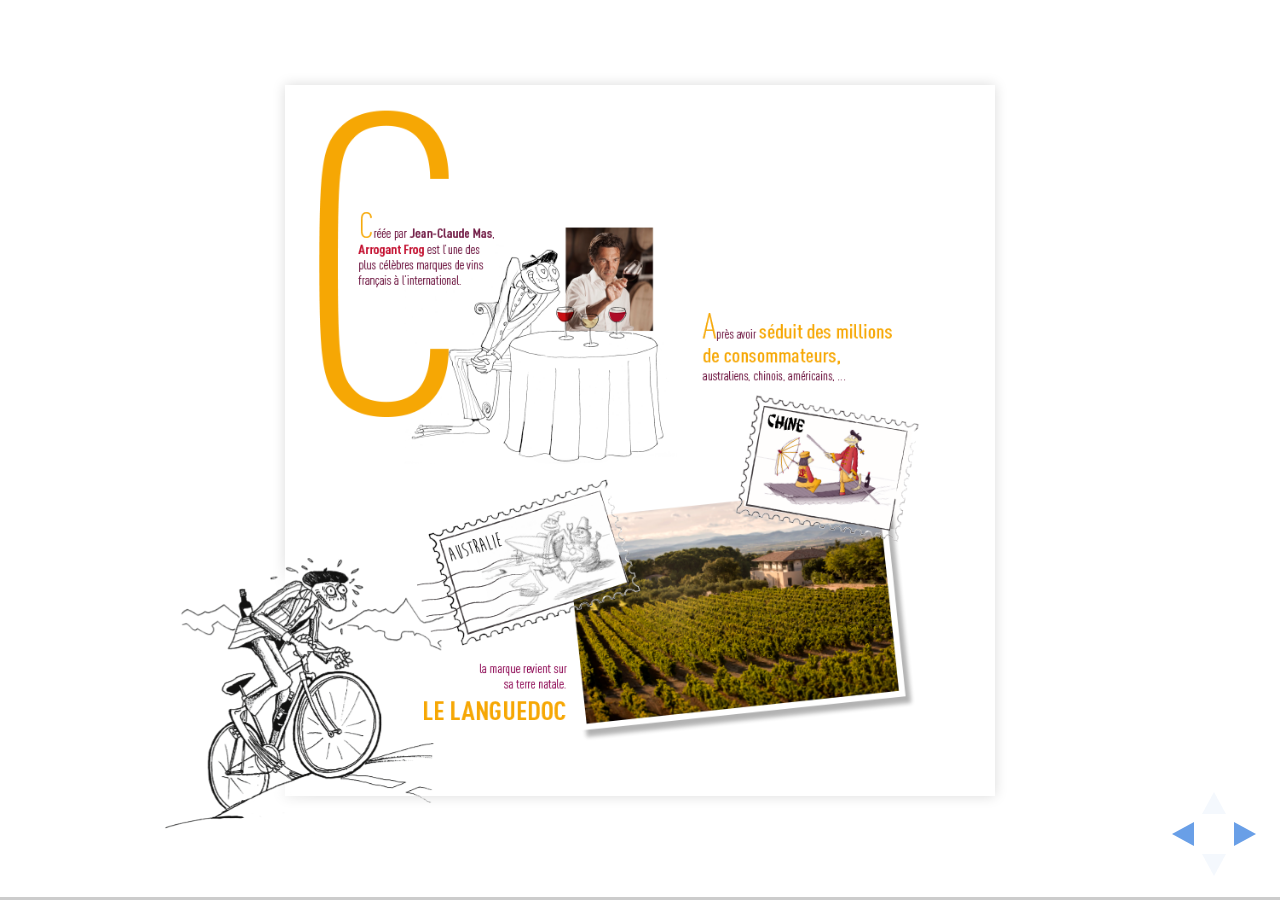
==== commit 3dd6bcc8: "Update index.html" ====
--- a/frog/index.html
+++ b/frog/index.html
@@ -37,7 +37,6 @@
 			<div class="slides">
 				<section><img src="img/New%20txtt-2.png" alt="frog a table"></section>
 				<section><img src="img/New%20txtt-3.png" alt="les 3 vins"></section>
-				<section><img src="img/New%20txtt-4.png" alt="voyage"></section>
 				<section><img src="img/New%20txtt-5.png" alt="grenouille oenologue"></section>
 				<section><img src="img/New%20txtt-6.png" alt="l'histoire"></section>
 				<section data-background="img/New%20txtt-7.png"><a href="http://www.paulmas.com/"><img src="img/frog.png" alt="l'histoire" class="empreintes"></a></section>
